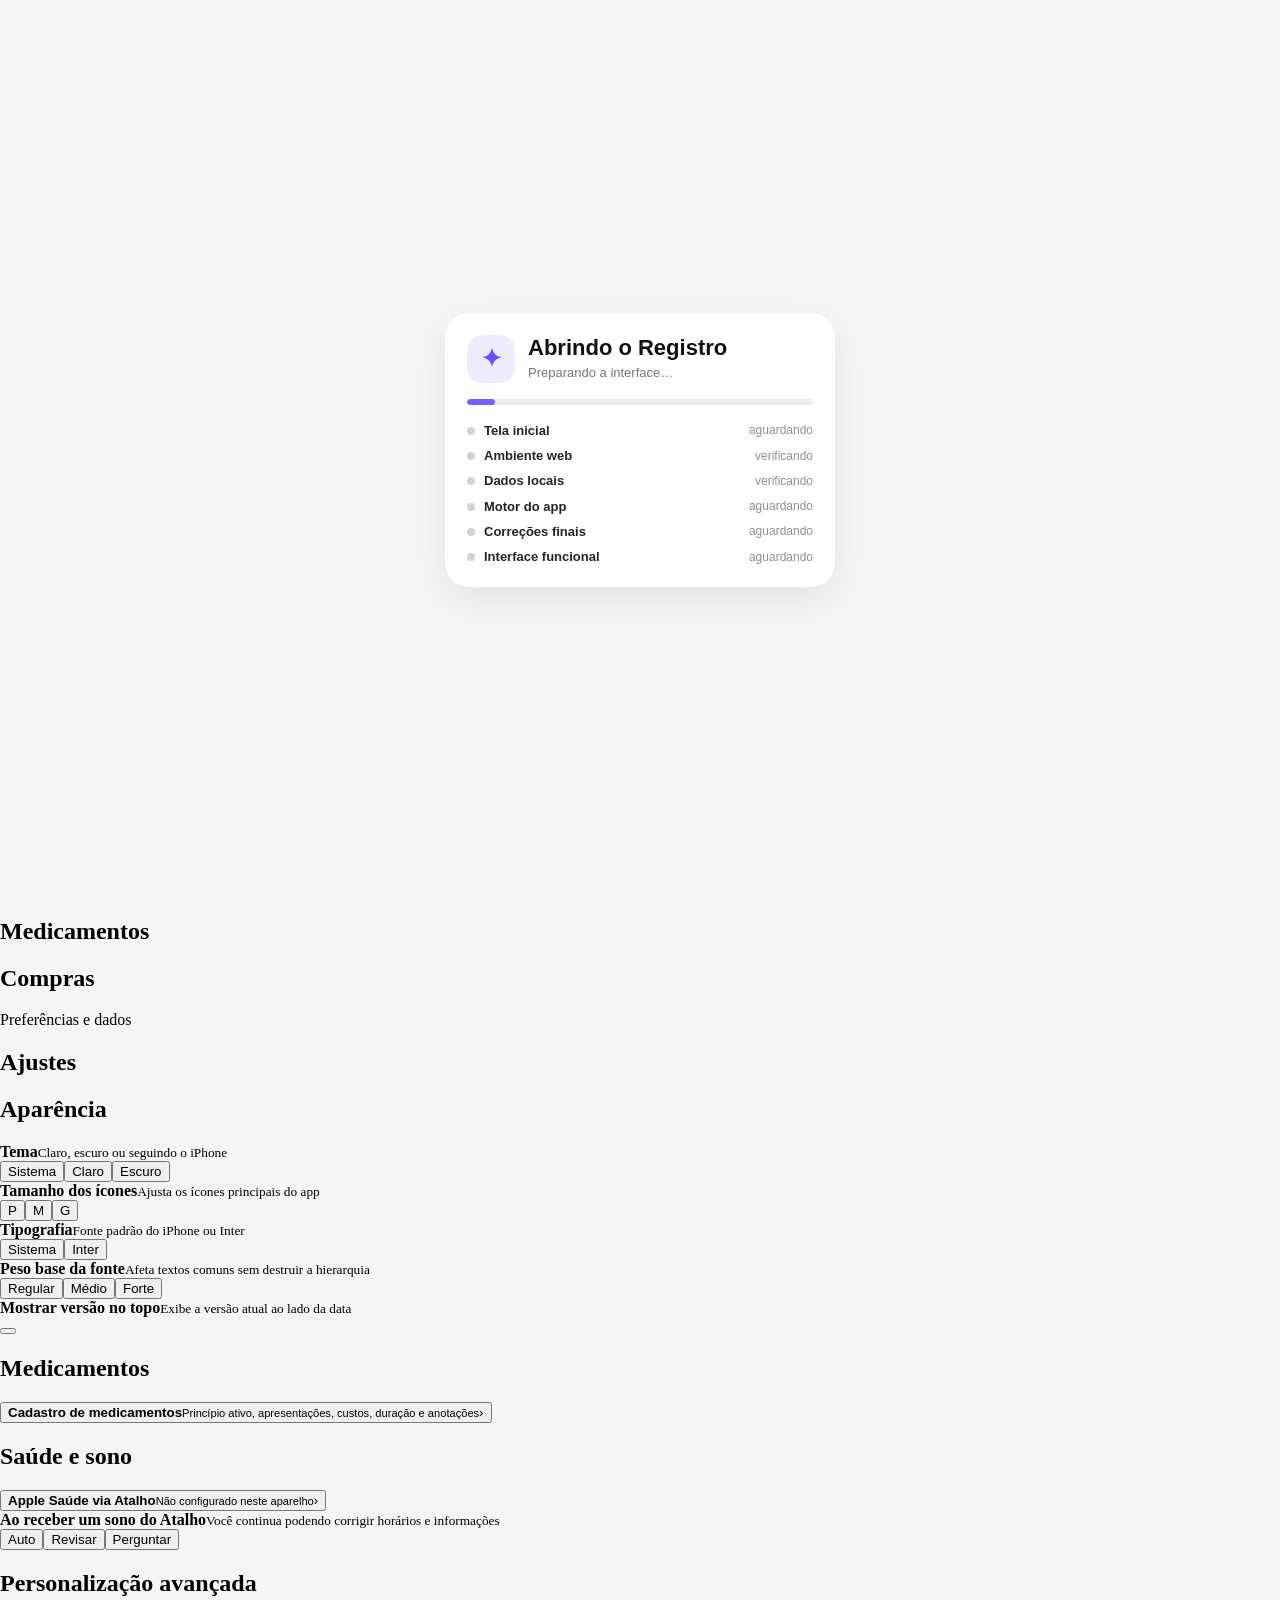
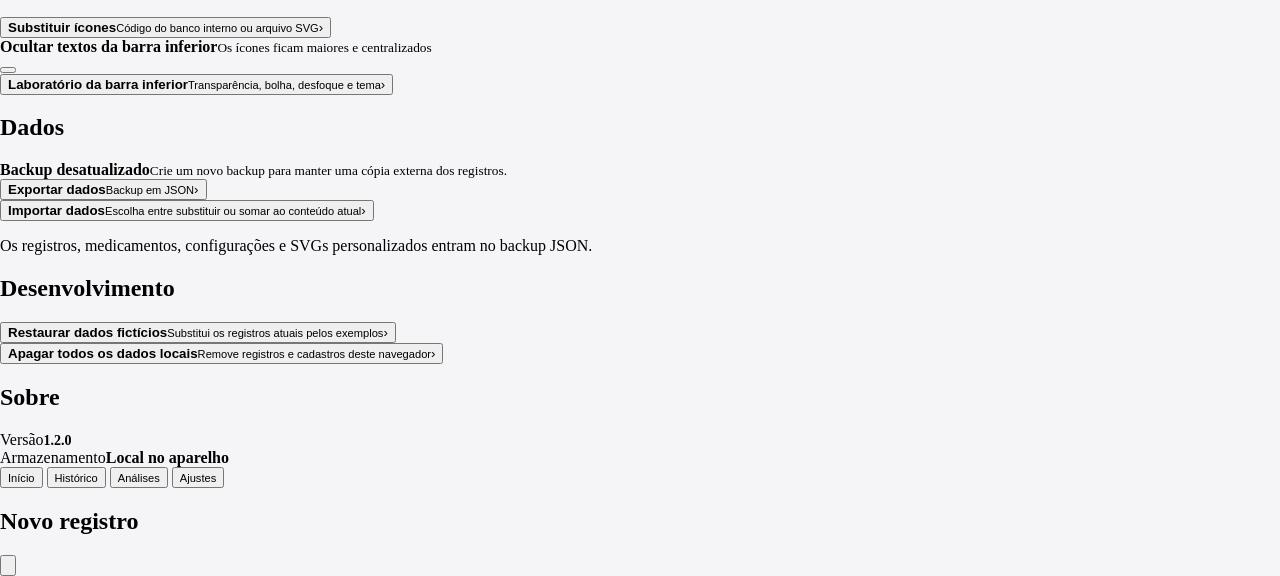
==== index.html @ f0deb40f "Atualiza ícone do aplicativo oficial" ====
<!doctype html>
<html lang="pt-BR">
<head>
  <meta charset="utf-8">
  <meta http-equiv="Cache-Control" content="no-cache, no-store, must-revalidate">
  <meta http-equiv="Pragma" content="no-cache">
  <meta http-equiv="Expires" content="0">
  <meta name="viewport" content="width=device-width,initial-scale=1,viewport-fit=cover">
  <meta name="theme-color" content="#f5f5f7">
  <meta name="apple-mobile-web-app-capable" content="yes">
  <meta name="apple-mobile-web-app-status-bar-style" content="default">
  <meta name="apple-mobile-web-app-title" content="Registro">
  <title>Registro</title>
  <link rel="manifest" href="./manifest.webmanifest?v=1.2.0">
  <link rel="stylesheet" href="./styles.css?v=1.2.0">

<style id="rmBootCriticalStyle">
  html,body{margin:0;min-height:100%;background:#f5f5f7}
  body.rm-booting{overflow:hidden}
  #rmBoot{position:fixed;inset:0;z-index:2147483000;display:grid;place-items:center;padding:22px;background:#f5f5f7;color:#111114;font-family:-apple-system,BlinkMacSystemFont,"SF Pro Text",sans-serif;box-sizing:border-box;transition:opacity .22s ease,visibility .22s ease}
  #rmBoot.rm-boot-hide{opacity:0;visibility:hidden;pointer-events:none}
  #rmBootActions[hidden],#rmBootDiagnostics[hidden]{display:none!important}
  .rm-boot-card{width:min(100%,390px);background:#fff;border-radius:24px;padding:22px;box-sizing:border-box;box-shadow:0 12px 38px rgba(0,0,0,.07)}
  .rm-boot-top{display:flex;align-items:center;gap:13px;margin-bottom:16px}.rm-boot-mark{width:48px;height:48px;border-radius:15px;background:#f0ecff;color:#6f4cff;display:grid;place-items:center;font-size:25px;font-weight:700;flex:none}
  .rm-boot-copy h1{font-size:22px;line-height:1.15;margin:0 0 4px}.rm-boot-copy p{font-size:13px;line-height:1.4;color:#77777c;margin:0}
  .rm-boot-bar{height:6px;background:#ececf0;border-radius:999px;overflow:hidden;margin:16px 0 18px}.rm-boot-bar span{display:block;height:100%;width:8%;background:#7d5cff;border-radius:inherit;transition:width .22s ease}
  .rm-boot-steps{display:grid;gap:9px}.rm-boot-step{display:flex;align-items:center;gap:9px;font-size:13px;line-height:1.25;color:#55555b}.rm-boot-step::before{content:"";width:8px;height:8px;border-radius:50%;background:#d2d2d7;flex:none}.rm-boot-step strong{font-weight:600;color:#242428}.rm-boot-step [data-boot-value]{margin-left:auto;color:#8e8e93;font-size:12px}
  .rm-boot-step[data-state="active"]::before{background:#7d5cff;box-shadow:0 0 0 4px rgba(125,92,255,.12)}.rm-boot-step[data-state="ok"]::before{background:#34c759}.rm-boot-step[data-state="warn"]::before{background:#ff9f0a}.rm-boot-step[data-state="error"]::before{background:#ff3b30}
  .rm-boot-actions{display:grid;grid-template-columns:1fr 1fr;gap:9px;margin-top:18px}.rm-boot-actions button{appearance:none;border:0;border-radius:13px;padding:12px 10px;background:#ededf2;color:#17171a;font:600 13px/1.2 inherit}.rm-boot-actions button:first-child{background:#111114;color:#fff}.rm-boot-actions button:last-child{grid-column:1/-1}
  .rm-boot-diagnostics{margin:14px 0 0;padding:11px;border-radius:12px;background:#f5f5f7;max-height:180px;overflow:auto;white-space:pre-wrap;word-break:break-word;font:10px/1.45 ui-monospace,SFMono-Regular,Menlo,monospace;color:#66666b}
  body.rm-boot-failed #rmBoot{overflow:auto}.rm-boot-fallback{display:none;margin-top:14px;font-size:12px;line-height:1.45;color:#8e8e93}
  @media(prefers-color-scheme:dark){html,body,#rmBoot{background:#111114;color:#f7f7f8}.rm-boot-card{background:#1c1c1e;box-shadow:none}.rm-boot-mark{background:#28213d;color:#b7a6ff}.rm-boot-copy p,.rm-boot-step,.rm-boot-fallback{color:#a1a1a6}.rm-boot-step strong{color:#f2f2f4}.rm-boot-bar{background:#2c2c2e}.rm-boot-actions button{background:#2c2c2e;color:#f7f7f8}.rm-boot-actions button:first-child{background:#f2f2f4;color:#111114}.rm-boot-diagnostics{background:#111114;color:#b9b9be}}
</style>


<style id="rmStableReleaseStamp">
  #topVersion{font-size:0!important}
  #topVersion::after{content:"v1.2.0";font-size:10px!important}
  #versionLabel{font-size:0!important}
  #versionLabel::after{content:"1.2.0";font-size:14px!important}
</style>

  <!-- rm-environment-icon -->
  <link rel="icon" href="./icon-oficial.jpeg?v=20260915" type="image/jpeg">
  <link rel="apple-touch-icon" href="./icon-oficial.jpeg?v=20260915">
</head>
<body class="rm-booting">

<div id="rmBoot" role="status" aria-live="polite">
  <section class="rm-boot-card" aria-labelledby="rmBootHeadline">
    <div class="rm-boot-top">
      <div class="rm-boot-mark" aria-hidden="true">✦</div>
      <div class="rm-boot-copy"><h1 id="rmBootHeadline">Abrindo o Registro</h1><p id="rmBootDetail">Preparando a interface…</p></div>
    </div>
    <div class="rm-boot-bar" aria-hidden="true"><span id="rmBootProgress"></span></div>
    <div class="rm-boot-steps">
      <div class="rm-boot-step" data-boot-step="shell"><strong>Tela inicial</strong><span data-boot-value>aguardando</span></div>
      <div class="rm-boot-step" data-boot-step="cache"><strong>Ambiente web</strong><span data-boot-value>verificando</span></div>
      <div class="rm-boot-step" data-boot-step="storage"><strong>Dados locais</strong><span data-boot-value>verificando</span></div>
      <div class="rm-boot-step" data-boot-step="engine"><strong>Motor do app</strong><span data-boot-value>aguardando</span></div>
      <div class="rm-boot-step" data-boot-step="patches"><strong>Correções finais</strong><span data-boot-value>aguardando</span></div>
      <div class="rm-boot-step" data-boot-step="ready"><strong>Interface funcional</strong><span data-boot-value>aguardando</span></div>
    </div>
    <div class="rm-boot-actions" id="rmBootActions" hidden>
      <button type="button" id="rmBootRetry">Tentar novamente</button>
      <button type="button" id="rmBootRecover">Recuperar interface</button>
      <button type="button" id="rmBootSafe">Abrir modo seguro</button>
      <button type="button" id="rmBootCopy">Copiar diagnóstico</button>
    </div>
    <pre class="rm-boot-diagnostics" id="rmBootDiagnostics" hidden></pre>
    <p class="rm-boot-fallback" id="rmBootFallback">Se esta tela ficar parada por muito tempo, abra recover.html. Seus registros locais não são apagados por esta inicialização.</p>
  </section>
</div>

  <div class="app-shell">
    <main class="content" id="content">
      <section class="view active" data-view="home">
        <header class="page-header home-header">
          <div>
            <p class="eyebrow"><span id="dateLabel">Hoje</span><span class="version-inline" id="topVersion">v1.2.0</span></p>
            <h1>Registro</h1>
          </div>
          <button class="round-button" id="homeOptionsBtn" aria-label="Abrir ajustes">•••</button>
        </header>

        <section class="summary-card compact-summary" aria-labelledby="summaryTitle">
          <div class="card-heading-row compact-heading"><div><p class="section-kicker">HOJE</p><h2 id="summaryTitle">Resumo do dia</h2></div></div>
          <div class="summary-list compact-summary-list" id="summaryList"></div>
        </section>

        <section class="action-section" aria-labelledby="quickActionsTitle">
          <div class="section-title-row"><h2 id="quickActionsTitle">Adicionar</h2></div>
          <div class="action-grid">
            <button class="action-card primary-action" data-type="note"><span class="action-icon" data-icon="note"></span><span class="action-copy"><strong>Anotação</strong><small>Texto e estado emocional</small></span><span class="action-plus">+</span></button>
            <button class="action-card compact-action med-action" data-type="medication"><span class="action-icon" data-icon="pill"></span><strong>Medicamento</strong></button>
            <button class="action-card compact-action sleep-action" data-type="sleep"><span class="action-icon" data-icon="moon"></span><strong>Sono</strong></button>
            <button class="action-card compact-action buy-action" data-type="purchase"><span class="action-icon" data-icon="bag"></span><strong>Compra</strong></button>
          </div>
        </section>

        <section class="recent-section" aria-labelledby="recentTitle">
          <div class="section-divider"></div>
          <div class="section-title-row"><div><p class="section-kicker">REGISTROS</p><h2 id="recentTitle">Mais recentes</h2></div><button class="link-button" data-go="history">Ver todos</button></div>
          <div class="timeline" id="homeTimeline"></div>
          <div class="empty-state hidden" id="homeEmpty">Nenhum registro neste dia.</div>
        </section>
      </section>

      <section class="view" data-view="history">
        <header class="page-header"><div><p class="eyebrow">Todos os registros</p><h1>Histórico</h1></div></header>
        <div class="filter-scroll" id="historyFilters"><button class="filter-chip selected" data-filter="all">Tudo</button><button class="filter-chip" data-filter="note">Anotações</button><button class="filter-chip" data-filter="medication">Medicamentos</button><button class="filter-chip" data-filter="sleep">Sono</button><button class="filter-chip" data-filter="purchase">Compras</button></div>
        <div class="history-list" id="historyList"></div>
        <div class="empty-state hidden" id="historyEmpty">Nenhum registro para este filtro.</div>
      </section>

      <section class="view" data-view="analysis">
        <header class="page-header"><div><p class="eyebrow">Leitura dos seus registros</p><h1>Análises</h1></div></header>
        <div class="notice-card"><span class="notice-icon" data-icon="spark"></span><div><strong>Análise baseada nos registros</strong><p>O app cruza horários, repetição e proximidade temporal. Ele não afirma causalidade nem substitui interpretação clínica.</p></div></div>
        <section class="analysis-card prominent-analysis"><p class="section-kicker">AGORA</p><h2>Análise atual</h2><div id="currentAnalysis" class="analysis-stack"></div></section>
        <section class="analysis-card"><div class="analysis-title"><span data-icon="link"></span><h2>Associações temporais</h2></div><div id="associationAnalysis" class="analysis-stack"></div></section>
        <section class="analysis-card"><div class="analysis-title"><span data-icon="moon"></span><h2>Sono</h2></div><div id="sleepAnalysis" class="metric-grid"></div></section>
        <section class="analysis-card"><div class="analysis-title"><span data-icon="pill"></span><h2>Medicamentos</h2></div><div id="medicationAnalysis" class="analysis-stack"></div></section>
        <section class="analysis-card"><div class="analysis-title"><span data-icon="bag"></span><h2>Compras</h2></div><div id="purchaseAnalysis" class="analysis-stack"></div></section>
      </section>

      <section class="view" data-view="settings">
        <header class="page-header"><div><p class="eyebrow">Preferências e dados</p><h1>Ajustes</h1></div></header>

        <section class="settings-group"><h2>Aparência</h2><div class="settings-card">
          <div class="setting-block"><div class="setting-label"><strong>Tema</strong><small>Claro, escuro ou seguindo o iPhone</small></div><div class="segmented animated-segmented" id="themeControl"><button data-theme-value="system">Sistema</button><button data-theme-value="light">Claro</button><button data-theme-value="dark">Escuro</button></div></div>
          <div class="setting-separator"></div>
          <div class="setting-block"><div class="setting-label"><strong>Tamanho dos ícones</strong><small>Ajusta os ícones principais do app</small></div><div class="segmented animated-segmented" id="iconSizeControl"><button data-icon-size="small">P</button><button data-icon-size="medium">M</button><button data-icon-size="large">G</button></div></div>
          <div class="setting-separator"></div>
          <div class="setting-block"><div class="setting-label"><strong>Tipografia</strong><small>Fonte padrão do iPhone ou Inter</small></div><div class="segmented animated-segmented" id="fontFamilyControl"><button data-font-family="system">Sistema</button><button data-font-family="inter">Inter</button></div></div>
          <div class="setting-separator"></div>
          <div class="setting-block"><div class="setting-label"><strong>Peso base da fonte</strong><small>Afeta textos comuns sem destruir a hierarquia</small></div><div class="segmented animated-segmented" id="fontWeightControl"><button data-font-weight="400">Regular</button><button data-font-weight="500">Médio</button><button data-font-weight="600">Forte</button></div></div>
          <div class="setting-separator"></div>
          <div class="setting-inline"><div class="setting-label no-margin"><strong>Mostrar versão no topo</strong><small>Exibe a versão atual ao lado da data</small></div><button class="switch-control" id="showVersionToggle" role="switch" aria-checked="true"><span></span></button></div>
        </div></section>

        <section class="settings-group"><h2>Medicamentos</h2><div class="settings-card list-card">
          <button class="settings-row" id="medicationRegistryBtn"><span class="settings-row-icon" data-icon="pill"></span><span><strong>Cadastro de medicamentos</strong><small>Princípio ativo, apresentações, custos, duração e anotações</small></span><span class="chevron">›</span></button>
        </div></section>

        <section class="settings-group"><h2>Saúde e sono</h2><div class="settings-card list-card">
          <button class="settings-row" id="healthImportInfoBtn"><span class="settings-row-icon health-icon" data-icon="heart"></span><span><strong>Apple Saúde via Atalho</strong><small id="healthStatusText">Não configurado neste aparelho</small></span><span class="chevron">›</span></button>
          <div class="setting-separator inset"></div>
          <div class="setting-block"><div class="setting-label"><strong>Ao receber um sono do Atalho</strong><small>Você continua podendo corrigir horários e informações</small></div><div class="segmented animated-segmented three-wide" id="healthImportModeControl"><button data-health-mode="auto">Auto</button><button data-health-mode="review">Revisar</button><button data-health-mode="ask">Perguntar</button></div></div>
        </div></section>

        <section class="settings-group"><h2>Personalização avançada</h2><div class="settings-card list-card">
          <button class="settings-row" id="customIconsBtn"><span class="settings-row-icon" data-icon="spark"></span><span><strong>Substituir ícones</strong><small>Código do banco interno ou arquivo SVG</small></span><span class="chevron">›</span></button>
          <div class="setting-separator inset"></div>
          <div class="setting-inline"><div class="setting-label no-margin"><strong>Ocultar textos da barra inferior</strong><small>Os ícones ficam maiores e centralizados</small></div><button class="switch-control" id="hideTabLabelsToggle" role="switch" aria-checked="false"><span></span></button></div>
          <div class="setting-separator"></div>
          <button class="settings-row" id="tabbarLabBtn"><span class="settings-row-icon" data-icon="settings"></span><span><strong>Laboratório da barra inferior</strong><small>Transparência, bolha, desfoque e tema</small></span><span class="chevron">›</span></button>
        </div></section>

        <section class="settings-group"><h2>Dados</h2><div class="backup-warning hidden" id="backupWarning"><span data-icon="export"></span><div><strong>Backup desatualizado</strong><small id="backupWarningText">Crie um novo backup para manter uma cópia externa dos registros.</small></div></div><div class="settings-card list-card">
          <button class="settings-row" id="exportBtn"><span class="settings-row-icon" data-icon="export"></span><span><strong>Exportar dados</strong><small id="backupStatusText">Backup em JSON</small></span><span class="chevron">›</span></button>
          <div class="setting-separator inset"></div>
          <button class="settings-row" id="importBtn"><span class="settings-row-icon" data-icon="import"></span><span><strong>Importar dados</strong><small>Escolha entre substituir ou somar ao conteúdo atual</small></span><span class="chevron">›</span></button>
        </div><p class="group-footnote">Os registros, medicamentos, configurações e SVGs personalizados entram no backup JSON.</p></section>

        <section class="settings-group"><h2>Desenvolvimento</h2><div class="settings-card list-card">
          <button class="settings-row no-icon" id="restoreDemoBtn"><span><strong>Restaurar dados fictícios</strong><small>Substitui os registros atuais pelos exemplos</small></span><span class="chevron">›</span></button>
          <div class="setting-separator"></div>
          <button class="settings-row no-icon danger-row" id="clearBtn"><span><strong>Apagar todos os dados locais</strong><small>Remove registros e cadastros deste navegador</small></span><span class="chevron">›</span></button>
        </div></section>

        <section class="settings-group about-group"><h2>Sobre</h2><div class="settings-card info-card"><div><span>Versão</span><strong id="versionLabel">1.2.0</strong></div><div><span>Armazenamento</span><strong>Local no aparelho</strong></div></div></section>
      </section>
    </main>

    <nav class="tab-bar capsule-tabbar" aria-label="Navegação principal">
      <span class="tab-bubble" id="tabBubble" aria-hidden="true"></span>
      <button class="tab-item selected" data-tab="home"><span data-icon="home"></span><small>Início</small></button>
      <button class="tab-item" data-tab="history"><span data-icon="history"></span><small>Histórico</small></button>
      <button class="tab-item" data-tab="analysis"><span data-icon="chart"></span><small>Análises</small></button>
      <button class="tab-item" data-tab="settings"><span data-icon="settings"></span><small>Ajustes</small></button>
    </nav>
  </div>

  <div id="backdrop" class="backdrop" aria-hidden="true"><section class="sheet" role="dialog" aria-modal="true" aria-labelledby="sheetTitle"><div class="grabber"></div><div class="sheet-header"><h2 id="sheetTitle">Novo registro</h2><button class="round-button sheet-close" id="closeBtn" aria-label="Fechar"><svg class="rm-close-icon" xmlns="http://www.w3.org/2000/svg" viewBox="0 0 20.7578 20.3672" aria-hidden="true" focusable="false"><g><rect height="20.3672" opacity="0" width="20.7578" x="0" y="0"/><path d="M20.3516 10.1797C20.3516 15.7812 15.7812 20.3516 10.1719 20.3516C4.57031 20.3516 0 15.7812 0 10.1797C0 4.57031 4.57031 0 10.1719 0C15.7812 0 20.3516 4.57031 20.3516 10.1797ZM13.25 6.125L10.1819 9.17967L7.11719 6.125C6.96875 5.98438 6.80469 5.91406 6.60938 5.91406C6.20312 5.91406 5.88281 6.21875 5.88281 6.60938C5.88281 6.8125 5.96094 6.99219 6.10156 7.13281L9.16294 10.1942L6.10156 13.2422C5.96094 13.3906 5.88281 13.5625 5.88281 13.7578C5.88281 14.1562 6.20312 14.4766 6.60938 14.4766C6.8125 14.4766 6.98438 14.3984 7.13281 14.2578L10.1797 11.2109L13.2266 14.2578C13.3672 14.3984 13.5391 14.4766 13.75 14.4766C14.1484 14.4766 14.4688 14.1562 14.4688 13.7578C14.4688 13.5625 14.3984 13.3906 14.2578 13.2422L11.1981 10.1925L14.2578 7.13281C14.3984 6.99219 14.4688 6.8125 14.4688 6.60938C14.4688 6.21875 14.1484 5.91406 13.75 5.91406C13.5547 5.91406 13.3828 5.98438 13.25 6.125Z" fill="currentColor" fill-opacity="0.85"/></g></svg></button></div><form id="form"></form></section></div>
  <input type="file" id="importFile" accept="application/json,.json" hidden>
  <input type="file" id="svgImportFile" accept="image/svg+xml,.svg" hidden>
  <div id="toast" class="toast" role="status" aria-live="polite"></div>
  
<script>
window.REGISTRO_SHELL_RELEASE='1.2.0';
setTimeout(function(){
  if(window.__RM_BOOT_STARTED)return;
  var h=document.getElementById('rmBootHeadline');
  var d=document.getElementById('rmBootDetail');
  var a=document.getElementById('rmBootActions');
  var f=document.getElementById('rmBootFallback');
  if(h)h.textContent='O inicializador não carregou';
  if(d)d.textContent='A página abriu, mas o arquivo de inicialização não respondeu.';
  if(a)a.hidden=false;
  if(f)f.style.display='block';
  var retry=document.getElementById('rmBootRetry');
  var recover=document.getElementById('rmBootRecover');
  var safe=document.getElementById('rmBootSafe');
  if(retry)retry.onclick=function(){location.replace('./launch.html?fallback='+Date.now())};
  if(recover)recover.onclick=function(){location.href='./recover.html?fallback='+Date.now()};
  if(safe)safe.onclick=function(){location.href='./safe.html?fallback='+Date.now()};
},8000);
</script>

<script src="./boot.js?v=1.2.0" defer></script>
</body>
</html>
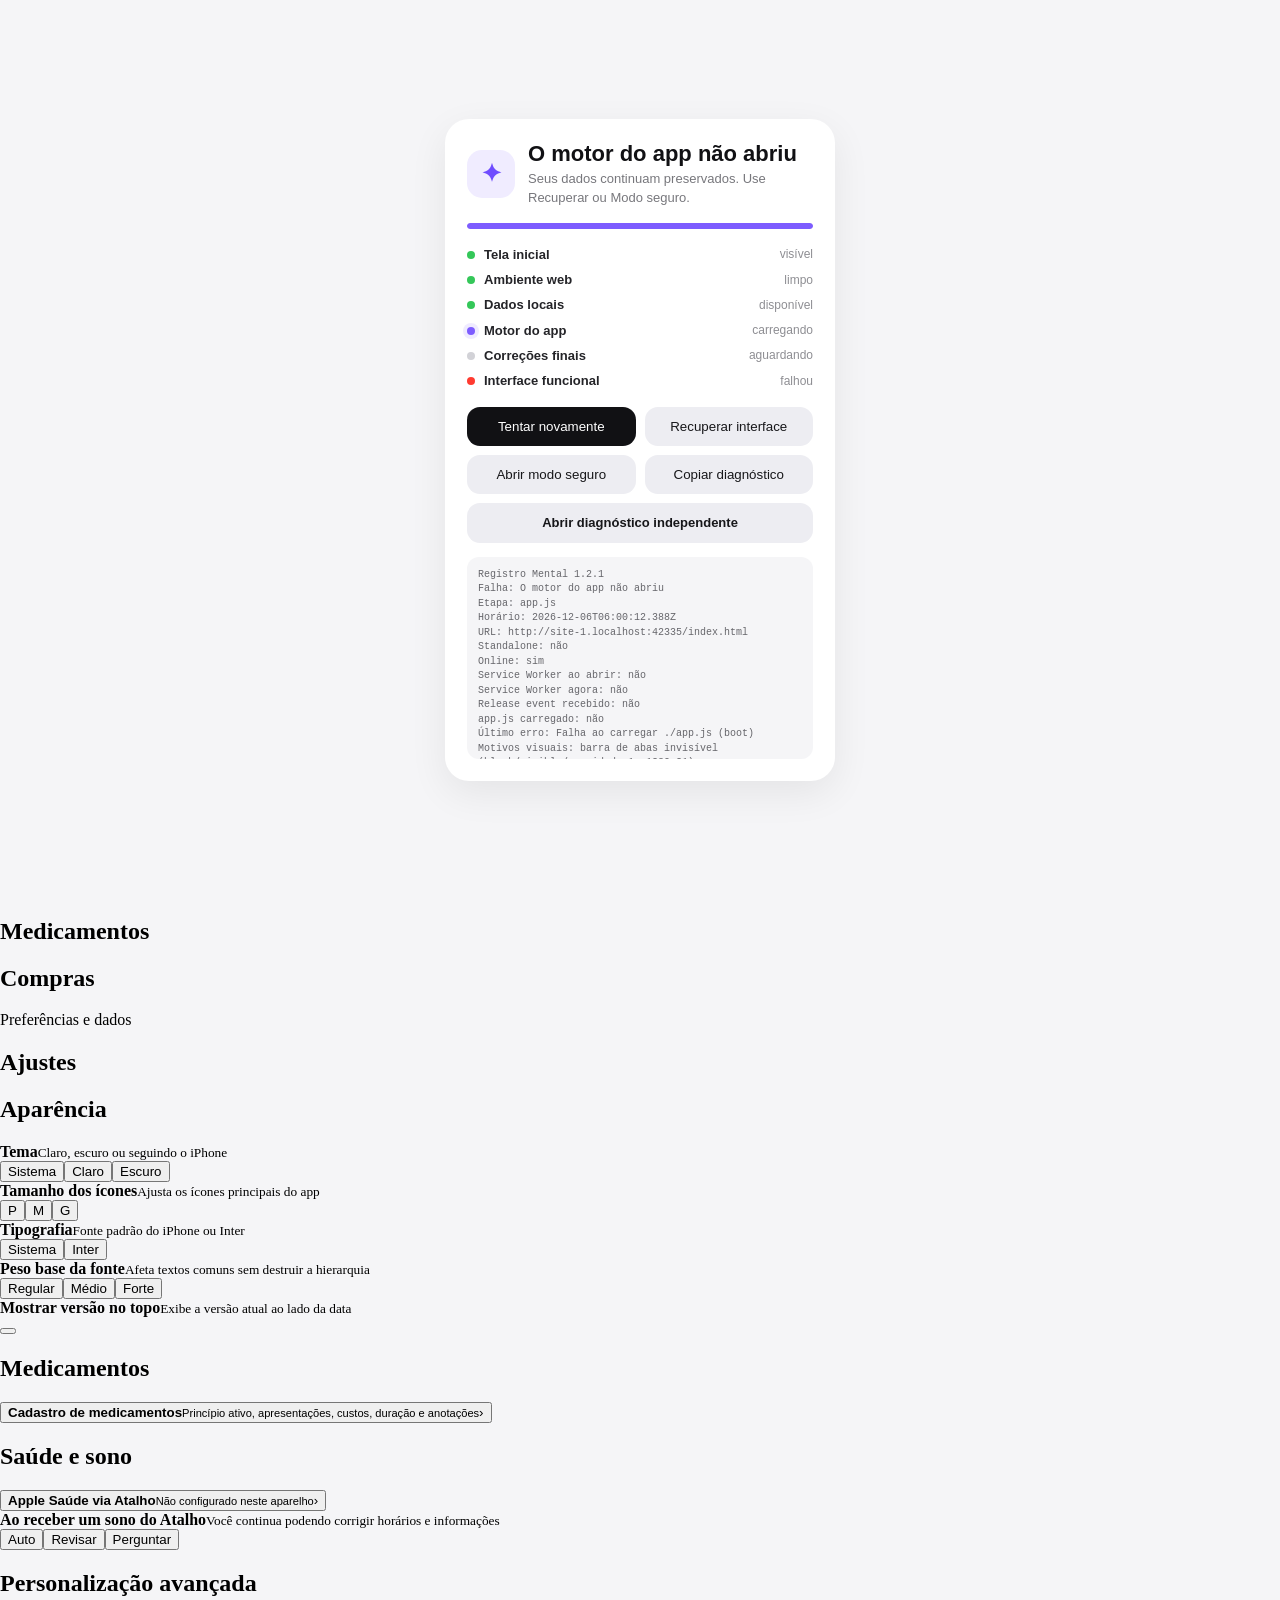
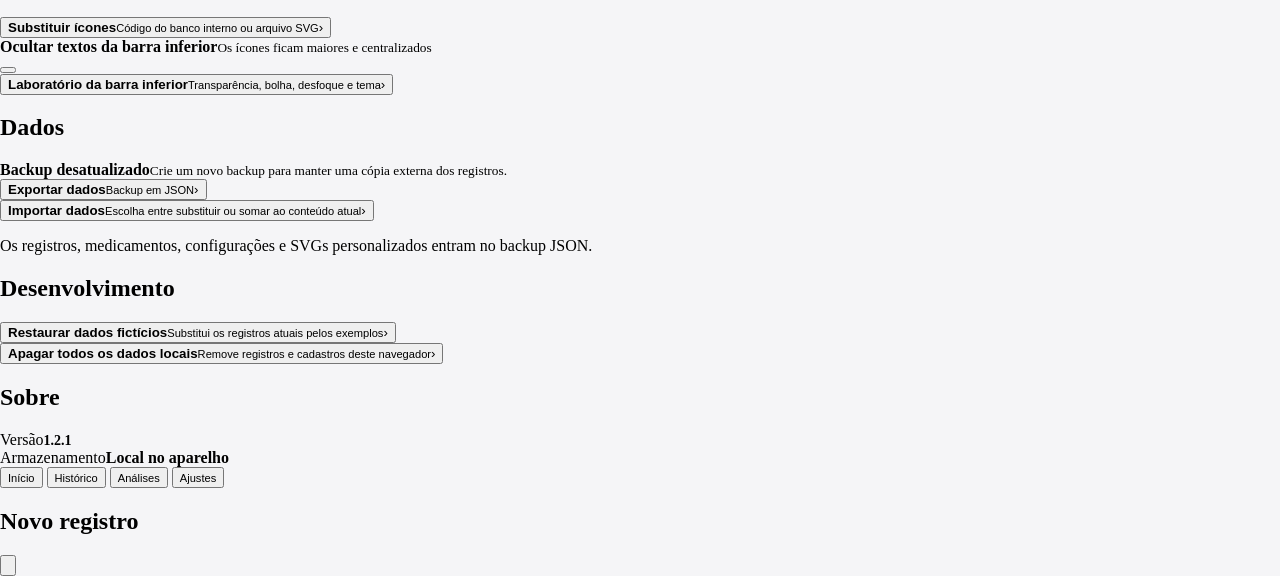
==== commit 70061c8d: "Oficial 1.2.1: atualiza versão e prioriza Sono nas análises" ====
--- a/index.html
+++ b/index.html
@@ -11,8 +11,8 @@
   <meta name="apple-mobile-web-app-status-bar-style" content="default">
   <meta name="apple-mobile-web-app-title" content="Registro">
   <title>Registro</title>
-  <link rel="manifest" href="./manifest.webmanifest?v=1.2.0">
-  <link rel="stylesheet" href="./styles.css?v=1.2.0">
+  <link rel="manifest" href="./manifest.webmanifest?v=1.2.1">
+  <link rel="stylesheet" href="./styles.css?v=1.2.1">
 
 <style id="rmBootCriticalStyle">
   html,body{margin:0;min-height:100%;background:#f5f5f7}
@@ -35,9 +35,9 @@
 
 <style id="rmStableReleaseStamp">
   #topVersion{font-size:0!important}
-  #topVersion::after{content:"v1.2.0";font-size:10px!important}
+  #topVersion::after{content:"v1.2.1";font-size:10px!important}
   #versionLabel{font-size:0!important}
-  #versionLabel::after{content:"1.2.0";font-size:14px!important}
+  #versionLabel::after{content:"1.2.1";font-size:14px!important}
 </style>
 
   <!-- rm-environment-icon -->
@@ -77,7 +77,7 @@
       <section class="view active" data-view="home">
         <header class="page-header home-header">
           <div>
-            <p class="eyebrow"><span id="dateLabel">Hoje</span><span class="version-inline" id="topVersion">v1.2.0</span></p>
+            <p class="eyebrow"><span id="dateLabel">Hoje</span><span class="version-inline" id="topVersion">v1.2.1</span></p>
             <h1>Registro</h1>
           </div>
           <button class="round-button" id="homeOptionsBtn" aria-label="Abrir ajustes">•••</button>
@@ -117,8 +117,8 @@
         <header class="page-header"><div><p class="eyebrow">Leitura dos seus registros</p><h1>Análises</h1></div></header>
         <div class="notice-card"><span class="notice-icon" data-icon="spark"></span><div><strong>Análise baseada nos registros</strong><p>O app cruza horários, repetição e proximidade temporal. Ele não afirma causalidade nem substitui interpretação clínica.</p></div></div>
         <section class="analysis-card prominent-analysis"><p class="section-kicker">AGORA</p><h2>Análise atual</h2><div id="currentAnalysis" class="analysis-stack"></div></section>
+        <section class="analysis-card"><div class="analysis-title"><span data-icon="moon"></span><h2>Sono</h2></div><div id="sleepAnalysis" class="metric-grid"></div></section>
         <section class="analysis-card"><div class="analysis-title"><span data-icon="link"></span><h2>Associações temporais</h2></div><div id="associationAnalysis" class="analysis-stack"></div></section>
-        <section class="analysis-card"><div class="analysis-title"><span data-icon="moon"></span><h2>Sono</h2></div><div id="sleepAnalysis" class="metric-grid"></div></section>
         <section class="analysis-card"><div class="analysis-title"><span data-icon="pill"></span><h2>Medicamentos</h2></div><div id="medicationAnalysis" class="analysis-stack"></div></section>
         <section class="analysis-card"><div class="analysis-title"><span data-icon="bag"></span><h2>Compras</h2></div><div id="purchaseAnalysis" class="analysis-stack"></div></section>
       </section>
@@ -168,7 +168,7 @@
           <button class="settings-row no-icon danger-row" id="clearBtn"><span><strong>Apagar todos os dados locais</strong><small>Remove registros e cadastros deste navegador</small></span><span class="chevron">›</span></button>
         </div></section>
 
-        <section class="settings-group about-group"><h2>Sobre</h2><div class="settings-card info-card"><div><span>Versão</span><strong id="versionLabel">1.2.0</strong></div><div><span>Armazenamento</span><strong>Local no aparelho</strong></div></div></section>
+        <section class="settings-group about-group"><h2>Sobre</h2><div class="settings-card info-card"><div><span>Versão</span><strong id="versionLabel">1.2.1</strong></div><div><span>Armazenamento</span><strong>Local no aparelho</strong></div></div></section>
       </section>
     </main>
 
@@ -187,7 +187,7 @@
   <div id="toast" class="toast" role="status" aria-live="polite"></div>
   
 <script>
-window.REGISTRO_SHELL_RELEASE='1.2.0';
+window.REGISTRO_SHELL_RELEASE='1.2.1';
 setTimeout(function(){
   if(window.__RM_BOOT_STARTED)return;
   var h=document.getElementById('rmBootHeadline');
@@ -207,6 +207,6 @@
 },8000);
 </script>
 
-<script src="./boot.js?v=1.2.0" defer></script>
+<script src="./boot.js?v=1.2.1" defer></script>
 </body>
 </html>
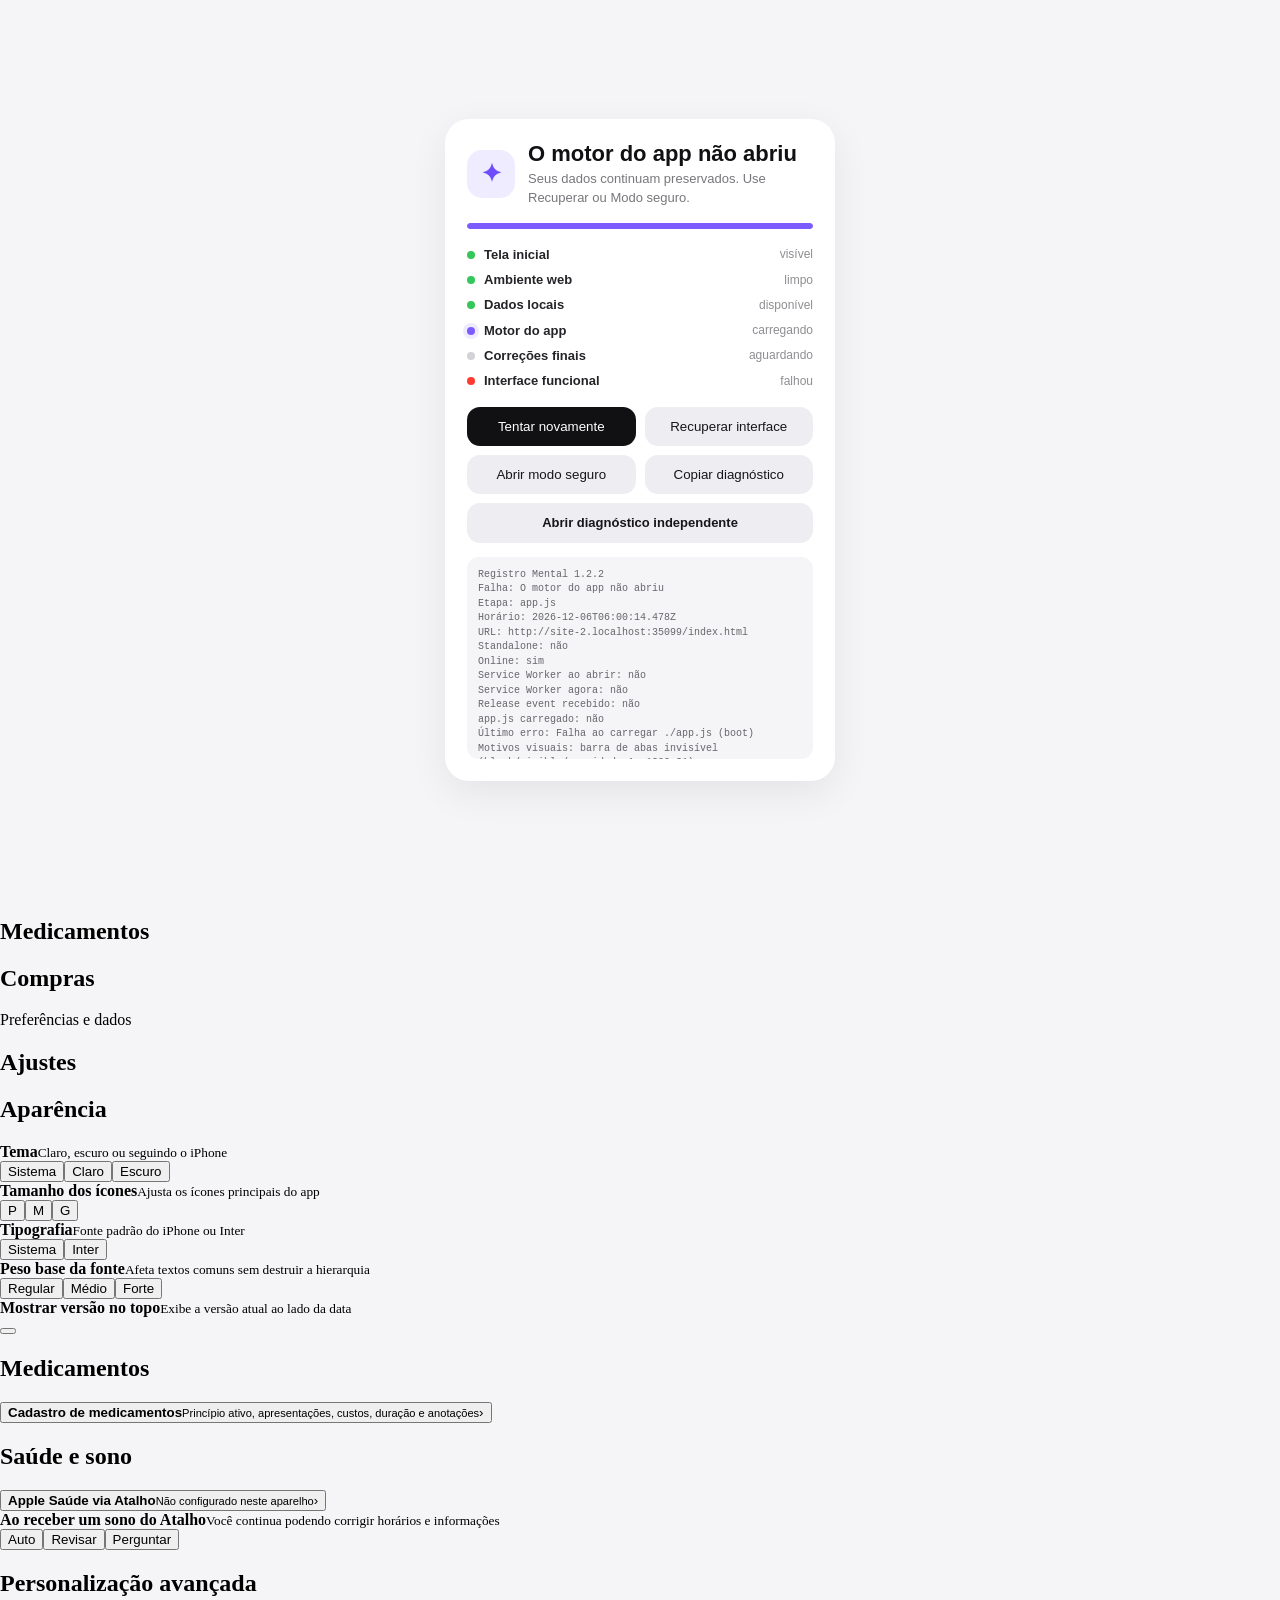
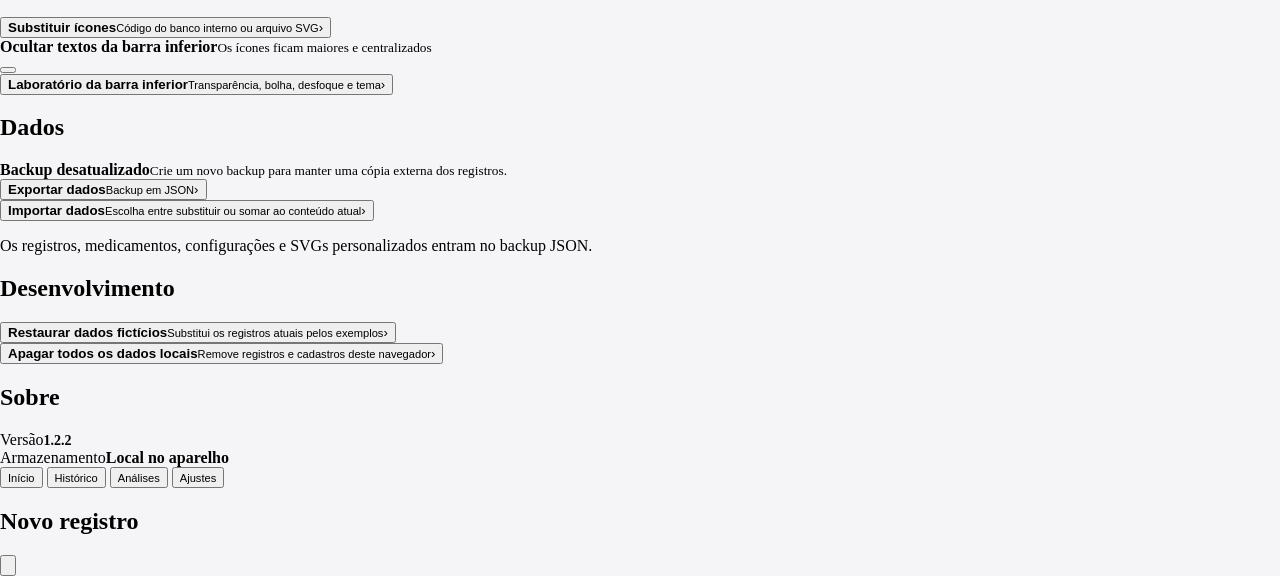
==== commit f0fe1d9e: "Oficial 1.2.2: atualiza release" ====
--- a/index.html
+++ b/index.html
@@ -11,8 +11,8 @@
   <meta name="apple-mobile-web-app-status-bar-style" content="default">
   <meta name="apple-mobile-web-app-title" content="Registro">
   <title>Registro</title>
-  <link rel="manifest" href="./manifest.webmanifest?v=1.2.1">
-  <link rel="stylesheet" href="./styles.css?v=1.2.1">
+  <link rel="manifest" href="./manifest.webmanifest?v=1.2.2">
+  <link rel="stylesheet" href="./styles.css?v=1.2.2">
 
 <style id="rmBootCriticalStyle">
   html,body{margin:0;min-height:100%;background:#f5f5f7}
@@ -35,9 +35,9 @@
 
 <style id="rmStableReleaseStamp">
   #topVersion{font-size:0!important}
-  #topVersion::after{content:"v1.2.1";font-size:10px!important}
+  #topVersion::after{content:"v1.2.2";font-size:10px!important}
   #versionLabel{font-size:0!important}
-  #versionLabel::after{content:"1.2.1";font-size:14px!important}
+  #versionLabel::after{content:"1.2.2";font-size:14px!important}
 </style>
 
   <!-- rm-environment-icon -->
@@ -77,7 +77,7 @@
       <section class="view active" data-view="home">
         <header class="page-header home-header">
           <div>
-            <p class="eyebrow"><span id="dateLabel">Hoje</span><span class="version-inline" id="topVersion">v1.2.1</span></p>
+            <p class="eyebrow"><span id="dateLabel">Hoje</span><span class="version-inline" id="topVersion">v1.2.2</span></p>
             <h1>Registro</h1>
           </div>
           <button class="round-button" id="homeOptionsBtn" aria-label="Abrir ajustes">•••</button>
@@ -168,7 +168,7 @@
           <button class="settings-row no-icon danger-row" id="clearBtn"><span><strong>Apagar todos os dados locais</strong><small>Remove registros e cadastros deste navegador</small></span><span class="chevron">›</span></button>
         </div></section>
 
-        <section class="settings-group about-group"><h2>Sobre</h2><div class="settings-card info-card"><div><span>Versão</span><strong id="versionLabel">1.2.1</strong></div><div><span>Armazenamento</span><strong>Local no aparelho</strong></div></div></section>
+        <section class="settings-group about-group"><h2>Sobre</h2><div class="settings-card info-card"><div><span>Versão</span><strong id="versionLabel">1.2.2</strong></div><div><span>Armazenamento</span><strong>Local no aparelho</strong></div></div></section>
       </section>
     </main>
 
@@ -187,7 +187,7 @@
   <div id="toast" class="toast" role="status" aria-live="polite"></div>
   
 <script>
-window.REGISTRO_SHELL_RELEASE='1.2.1';
+window.REGISTRO_SHELL_RELEASE='1.2.2';
 setTimeout(function(){
   if(window.__RM_BOOT_STARTED)return;
   var h=document.getElementById('rmBootHeadline');
@@ -207,6 +207,6 @@
 },8000);
 </script>
 
-<script src="./boot.js?v=1.2.1" defer></script>
+<script src="./boot.js?v=1.2.2" defer></script>
 </body>
 </html>
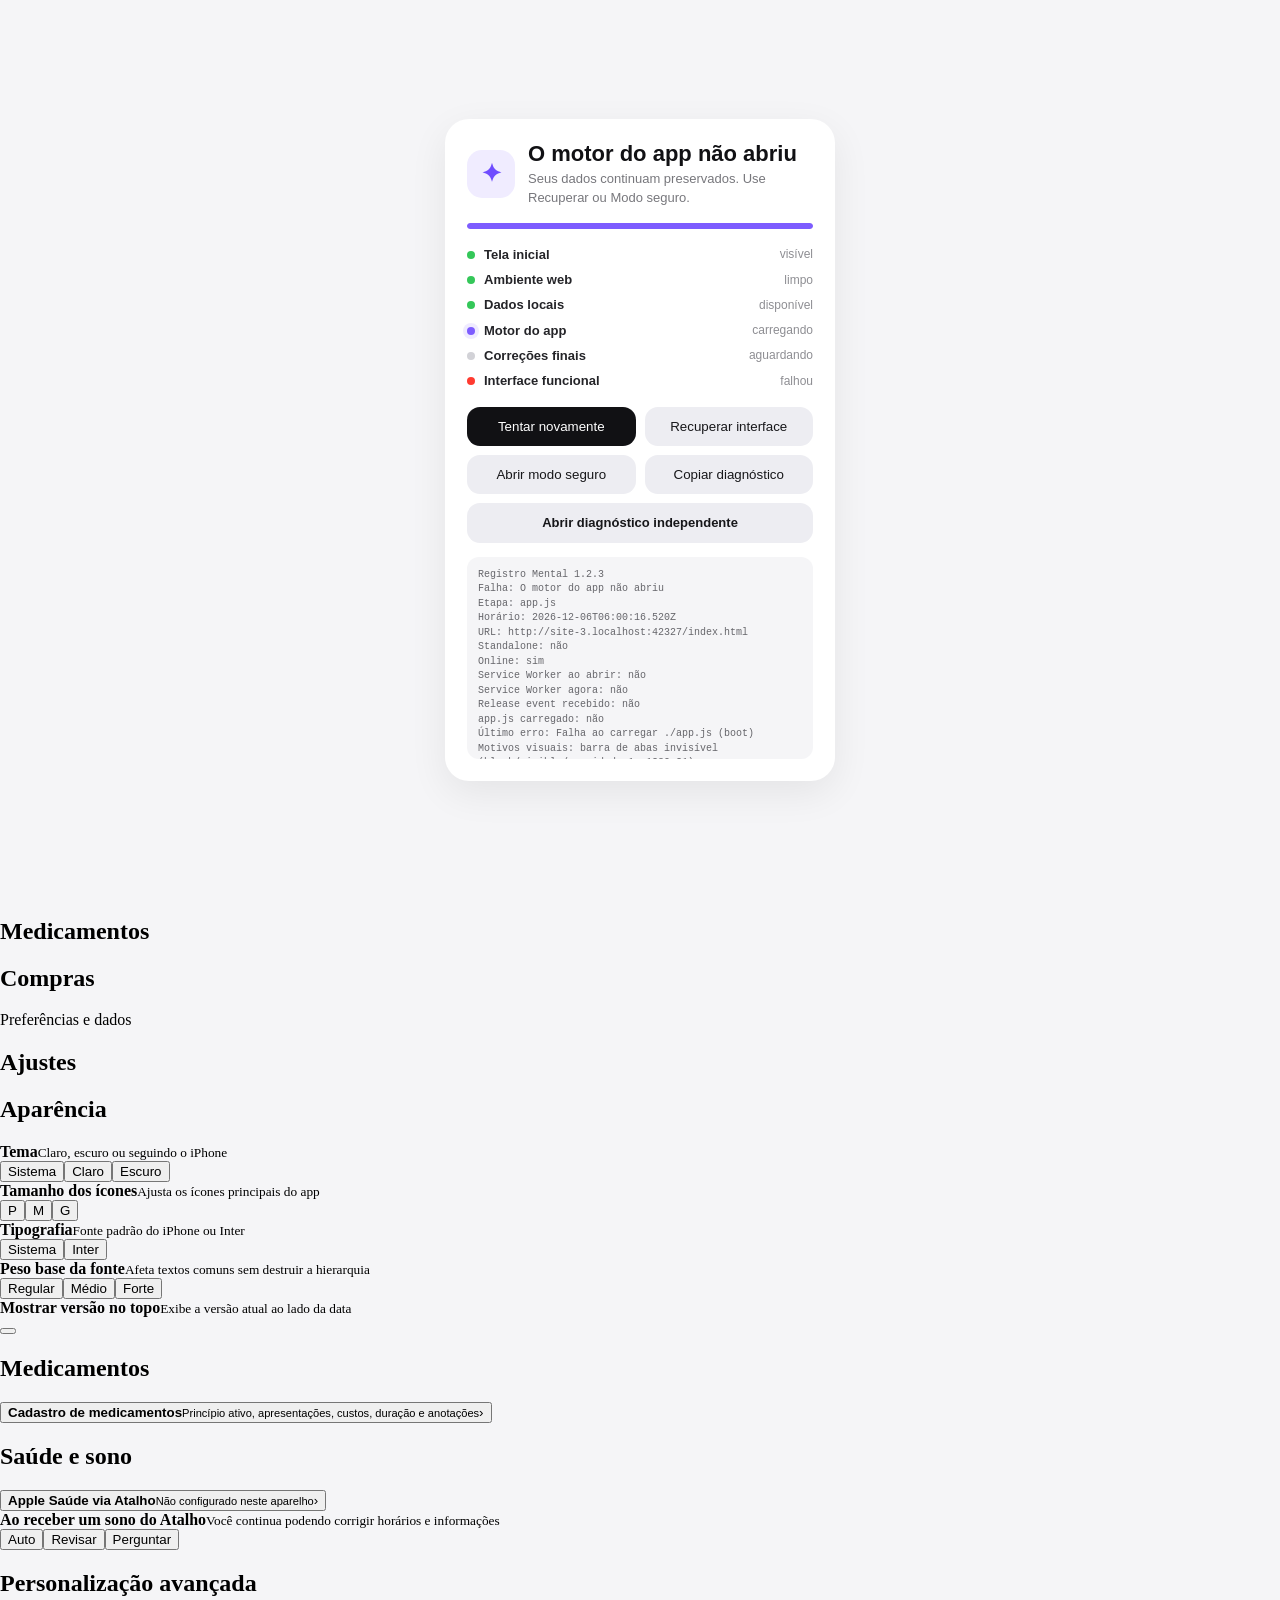
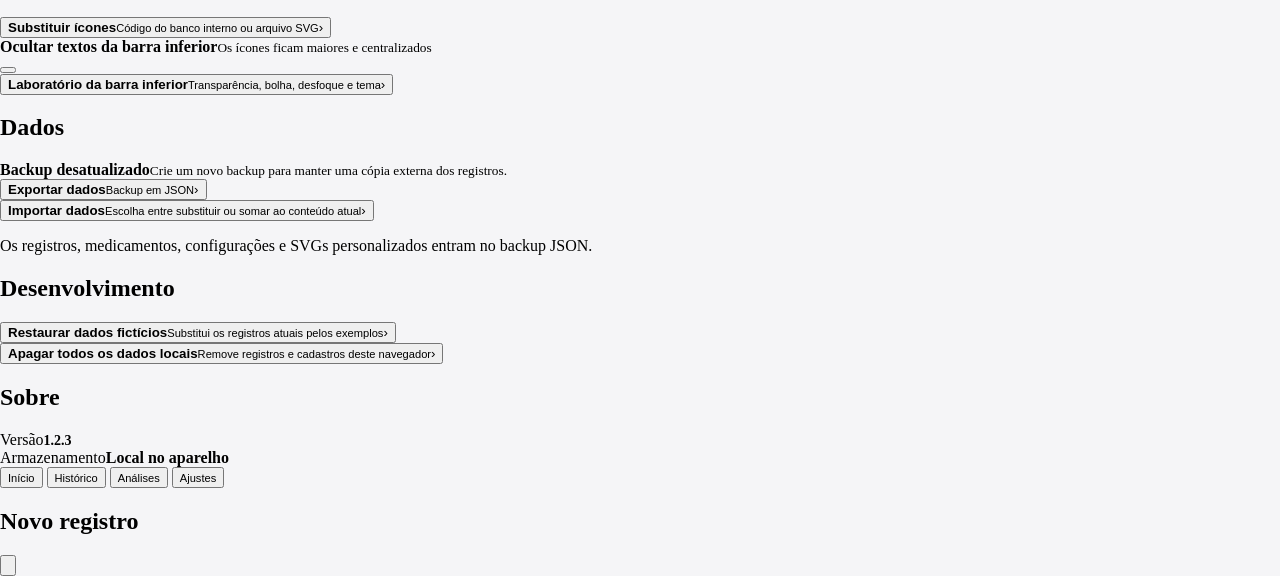
==== commit 820534a9: "Oficial 1.2.3: atualiza identificação da release" ====
--- a/index.html
+++ b/index.html
@@ -11,8 +11,8 @@
   <meta name="apple-mobile-web-app-status-bar-style" content="default">
   <meta name="apple-mobile-web-app-title" content="Registro">
   <title>Registro</title>
-  <link rel="manifest" href="./manifest.webmanifest?v=1.2.2">
-  <link rel="stylesheet" href="./styles.css?v=1.2.2">
+  <link rel="manifest" href="./manifest.webmanifest?v=1.2.3">
+  <link rel="stylesheet" href="./styles.css?v=1.2.3">
 
 <style id="rmBootCriticalStyle">
   html,body{margin:0;min-height:100%;background:#f5f5f7}
@@ -35,9 +35,9 @@
 
 <style id="rmStableReleaseStamp">
   #topVersion{font-size:0!important}
-  #topVersion::after{content:"v1.2.2";font-size:10px!important}
+  #topVersion::after{content:"v1.2.3";font-size:10px!important}
   #versionLabel{font-size:0!important}
-  #versionLabel::after{content:"1.2.2";font-size:14px!important}
+  #versionLabel::after{content:"1.2.3";font-size:14px!important}
 </style>
 
   <!-- rm-environment-icon -->
@@ -77,7 +77,7 @@
       <section class="view active" data-view="home">
         <header class="page-header home-header">
           <div>
-            <p class="eyebrow"><span id="dateLabel">Hoje</span><span class="version-inline" id="topVersion">v1.2.2</span></p>
+            <p class="eyebrow"><span id="dateLabel">Hoje</span><span class="version-inline" id="topVersion">v1.2.3</span></p>
             <h1>Registro</h1>
           </div>
           <button class="round-button" id="homeOptionsBtn" aria-label="Abrir ajustes">•••</button>
@@ -168,7 +168,7 @@
           <button class="settings-row no-icon danger-row" id="clearBtn"><span><strong>Apagar todos os dados locais</strong><small>Remove registros e cadastros deste navegador</small></span><span class="chevron">›</span></button>
         </div></section>
 
-        <section class="settings-group about-group"><h2>Sobre</h2><div class="settings-card info-card"><div><span>Versão</span><strong id="versionLabel">1.2.2</strong></div><div><span>Armazenamento</span><strong>Local no aparelho</strong></div></div></section>
+        <section class="settings-group about-group"><h2>Sobre</h2><div class="settings-card info-card"><div><span>Versão</span><strong id="versionLabel">1.2.3</strong></div><div><span>Armazenamento</span><strong>Local no aparelho</strong></div></div></section>
       </section>
     </main>
 
@@ -187,7 +187,7 @@
   <div id="toast" class="toast" role="status" aria-live="polite"></div>
   
 <script>
-window.REGISTRO_SHELL_RELEASE='1.2.2';
+window.REGISTRO_SHELL_RELEASE='1.2.3';
 setTimeout(function(){
   if(window.__RM_BOOT_STARTED)return;
   var h=document.getElementById('rmBootHeadline');
@@ -207,6 +207,6 @@
 },8000);
 </script>
 
-<script src="./boot.js?v=1.2.2" defer></script>
+<script src="./boot.js?v=1.2.3" defer></script>
 </body>
 </html>
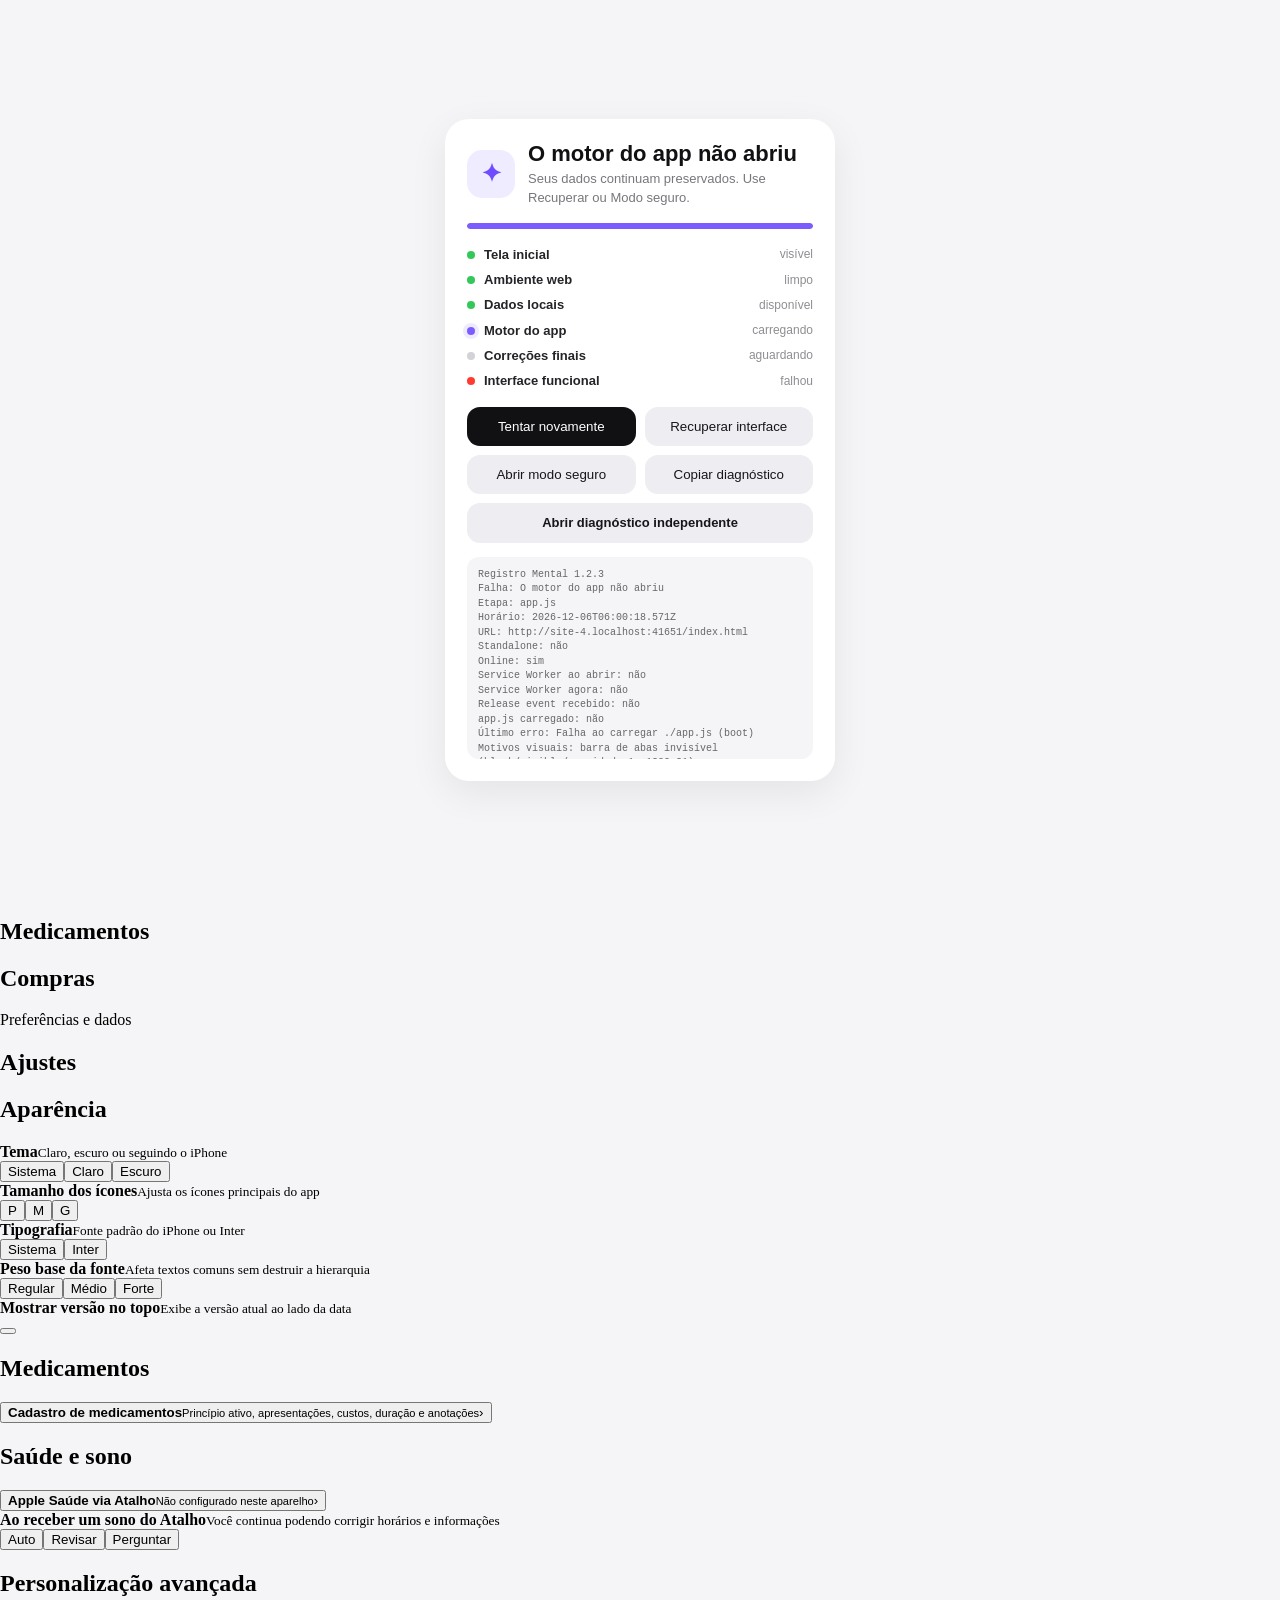
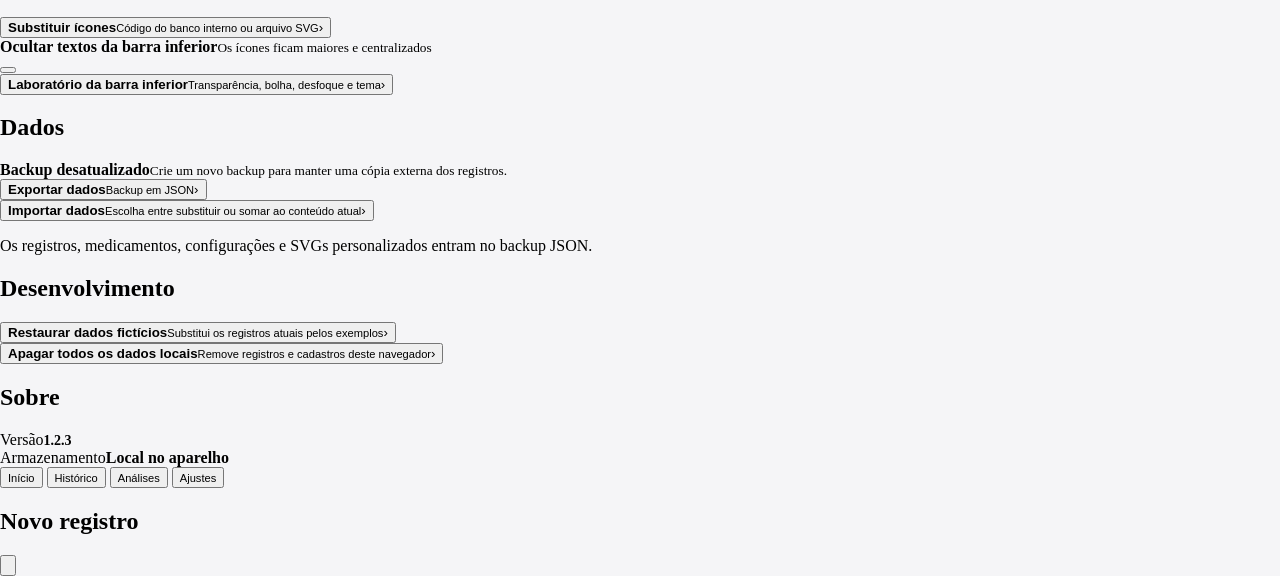
==== commit 295c4182: "Atualiza ícone do aplicativo oficial" ====
--- a/index.html
+++ b/index.html
@@ -41,8 +41,8 @@
 </style>
 
   <!-- rm-environment-icon -->
-  <link rel="icon" href="./icon-oficial.jpeg?v=20260915" type="image/jpeg">
-  <link rel="apple-touch-icon" href="./icon-oficial.jpeg?v=20260915">
+  <link rel="icon" href="./icon-oficial.jpeg?v=20260915-2" type="image/jpeg">
+  <link rel="apple-touch-icon" href="./icon-oficial.jpeg?v=20260915-2">
 </head>
 <body class="rm-booting">
 
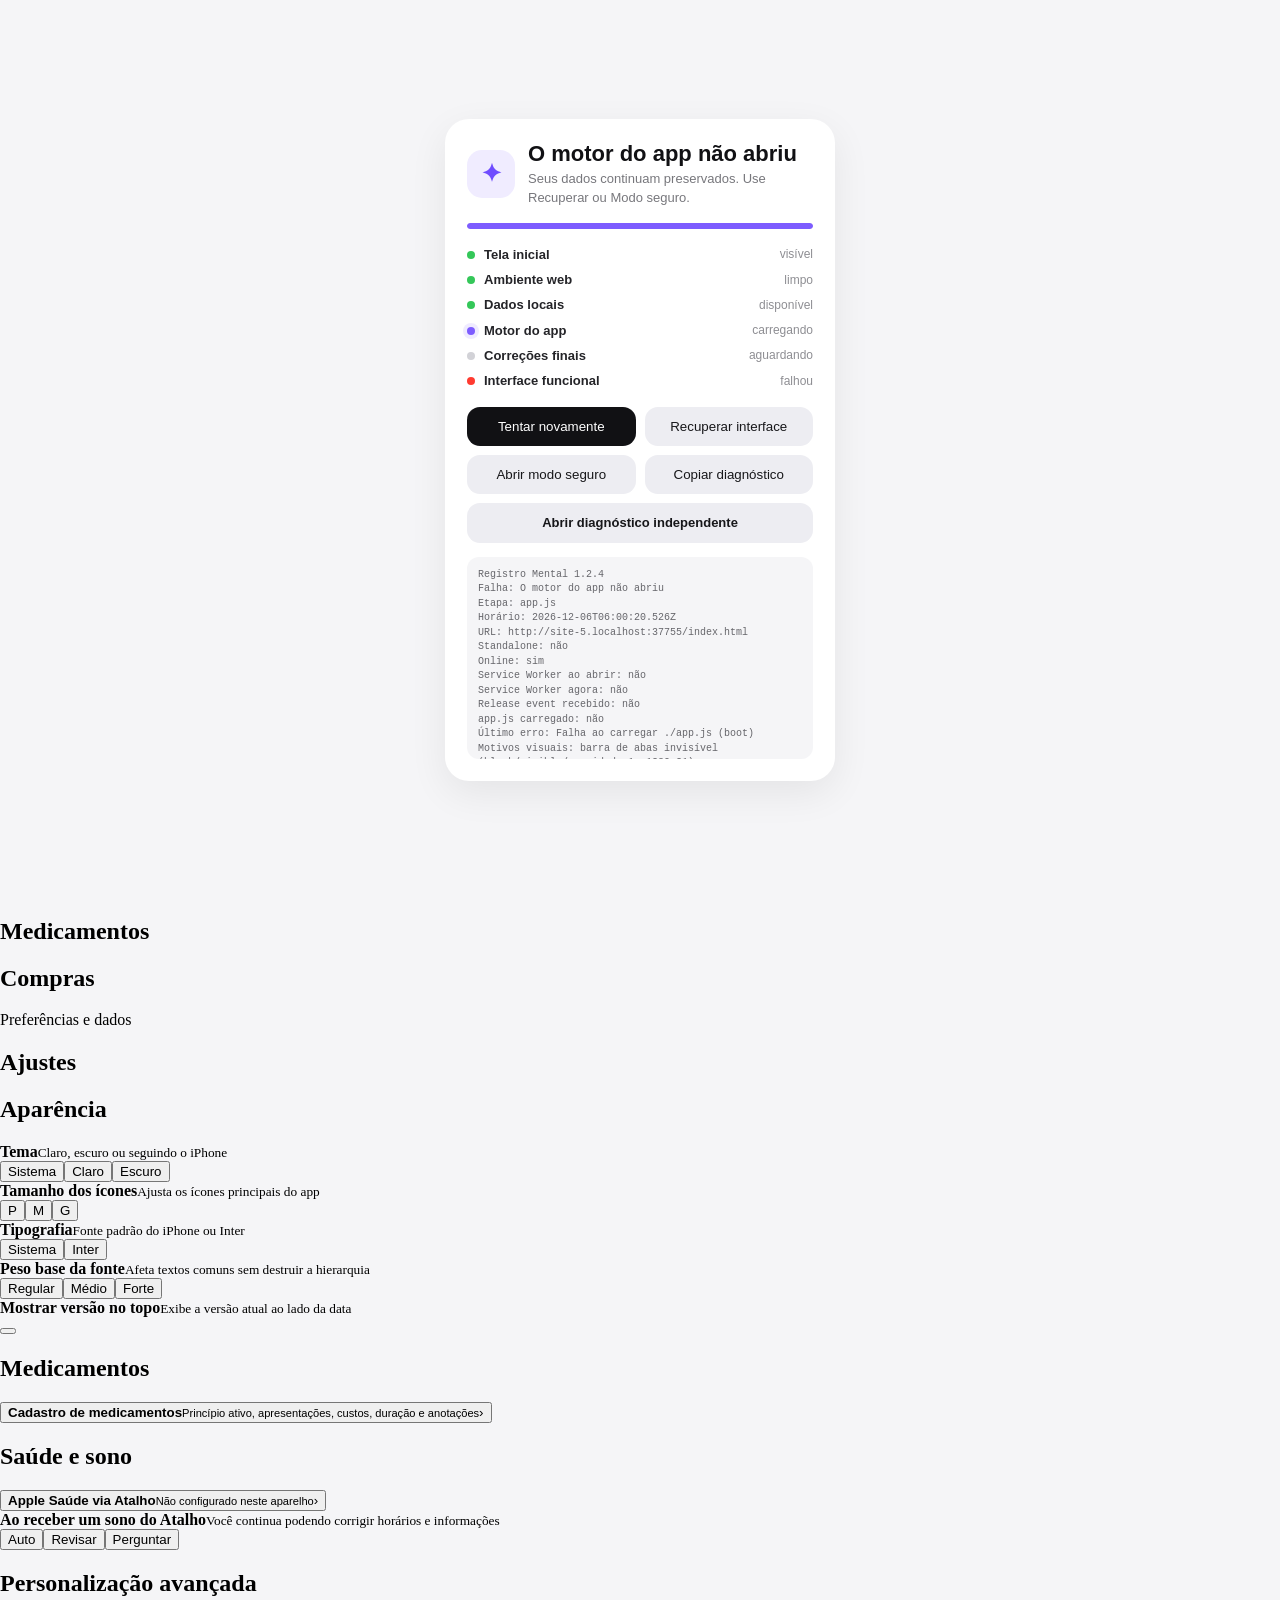
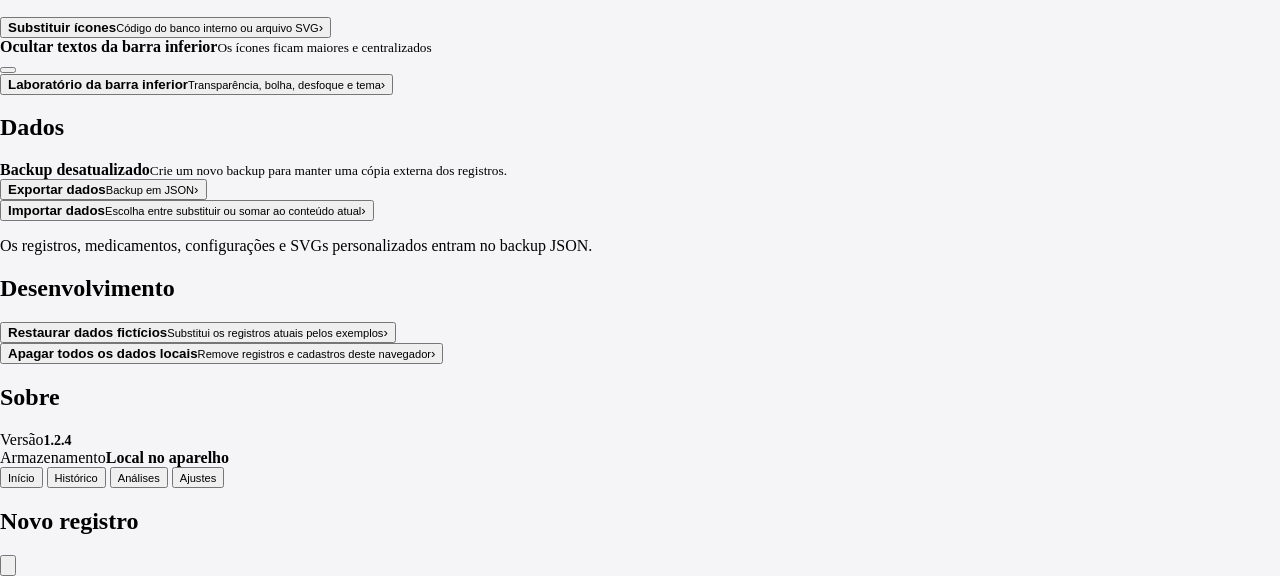
==== commit 0fa5adab: "Oficial 1.2.4: força atualização após correção do boot" ====
--- a/index.html
+++ b/index.html
@@ -11,8 +11,8 @@
   <meta name="apple-mobile-web-app-status-bar-style" content="default">
   <meta name="apple-mobile-web-app-title" content="Registro">
   <title>Registro</title>
-  <link rel="manifest" href="./manifest.webmanifest?v=1.2.3">
-  <link rel="stylesheet" href="./styles.css?v=1.2.3">
+  <link rel="manifest" href="./manifest.webmanifest?v=1.2.4">
+  <link rel="stylesheet" href="./styles.css?v=1.2.4">
 
 <style id="rmBootCriticalStyle">
   html,body{margin:0;min-height:100%;background:#f5f5f7}
@@ -35,9 +35,9 @@
 
 <style id="rmStableReleaseStamp">
   #topVersion{font-size:0!important}
-  #topVersion::after{content:"v1.2.3";font-size:10px!important}
+  #topVersion::after{content:"v1.2.4";font-size:10px!important}
   #versionLabel{font-size:0!important}
-  #versionLabel::after{content:"1.2.3";font-size:14px!important}
+  #versionLabel::after{content:"1.2.4";font-size:14px!important}
 </style>
 
   <!-- rm-environment-icon -->
@@ -77,7 +77,7 @@
       <section class="view active" data-view="home">
         <header class="page-header home-header">
           <div>
-            <p class="eyebrow"><span id="dateLabel">Hoje</span><span class="version-inline" id="topVersion">v1.2.3</span></p>
+            <p class="eyebrow"><span id="dateLabel">Hoje</span><span class="version-inline" id="topVersion">v1.2.4</span></p>
             <h1>Registro</h1>
           </div>
           <button class="round-button" id="homeOptionsBtn" aria-label="Abrir ajustes">•••</button>
@@ -168,7 +168,7 @@
           <button class="settings-row no-icon danger-row" id="clearBtn"><span><strong>Apagar todos os dados locais</strong><small>Remove registros e cadastros deste navegador</small></span><span class="chevron">›</span></button>
         </div></section>
 
-        <section class="settings-group about-group"><h2>Sobre</h2><div class="settings-card info-card"><div><span>Versão</span><strong id="versionLabel">1.2.3</strong></div><div><span>Armazenamento</span><strong>Local no aparelho</strong></div></div></section>
+        <section class="settings-group about-group"><h2>Sobre</h2><div class="settings-card info-card"><div><span>Versão</span><strong id="versionLabel">1.2.4</strong></div><div><span>Armazenamento</span><strong>Local no aparelho</strong></div></div></section>
       </section>
     </main>
 
@@ -187,7 +187,7 @@
   <div id="toast" class="toast" role="status" aria-live="polite"></div>
   
 <script>
-window.REGISTRO_SHELL_RELEASE='1.2.3';
+window.REGISTRO_SHELL_RELEASE='1.2.4';
 setTimeout(function(){
   if(window.__RM_BOOT_STARTED)return;
   var h=document.getElementById('rmBootHeadline');
@@ -207,6 +207,6 @@
 },8000);
 </script>
 
-<script src="./boot.js?v=1.2.3" defer></script>
+<script src="./boot.js?v=1.2.4" defer></script>
 </body>
 </html>
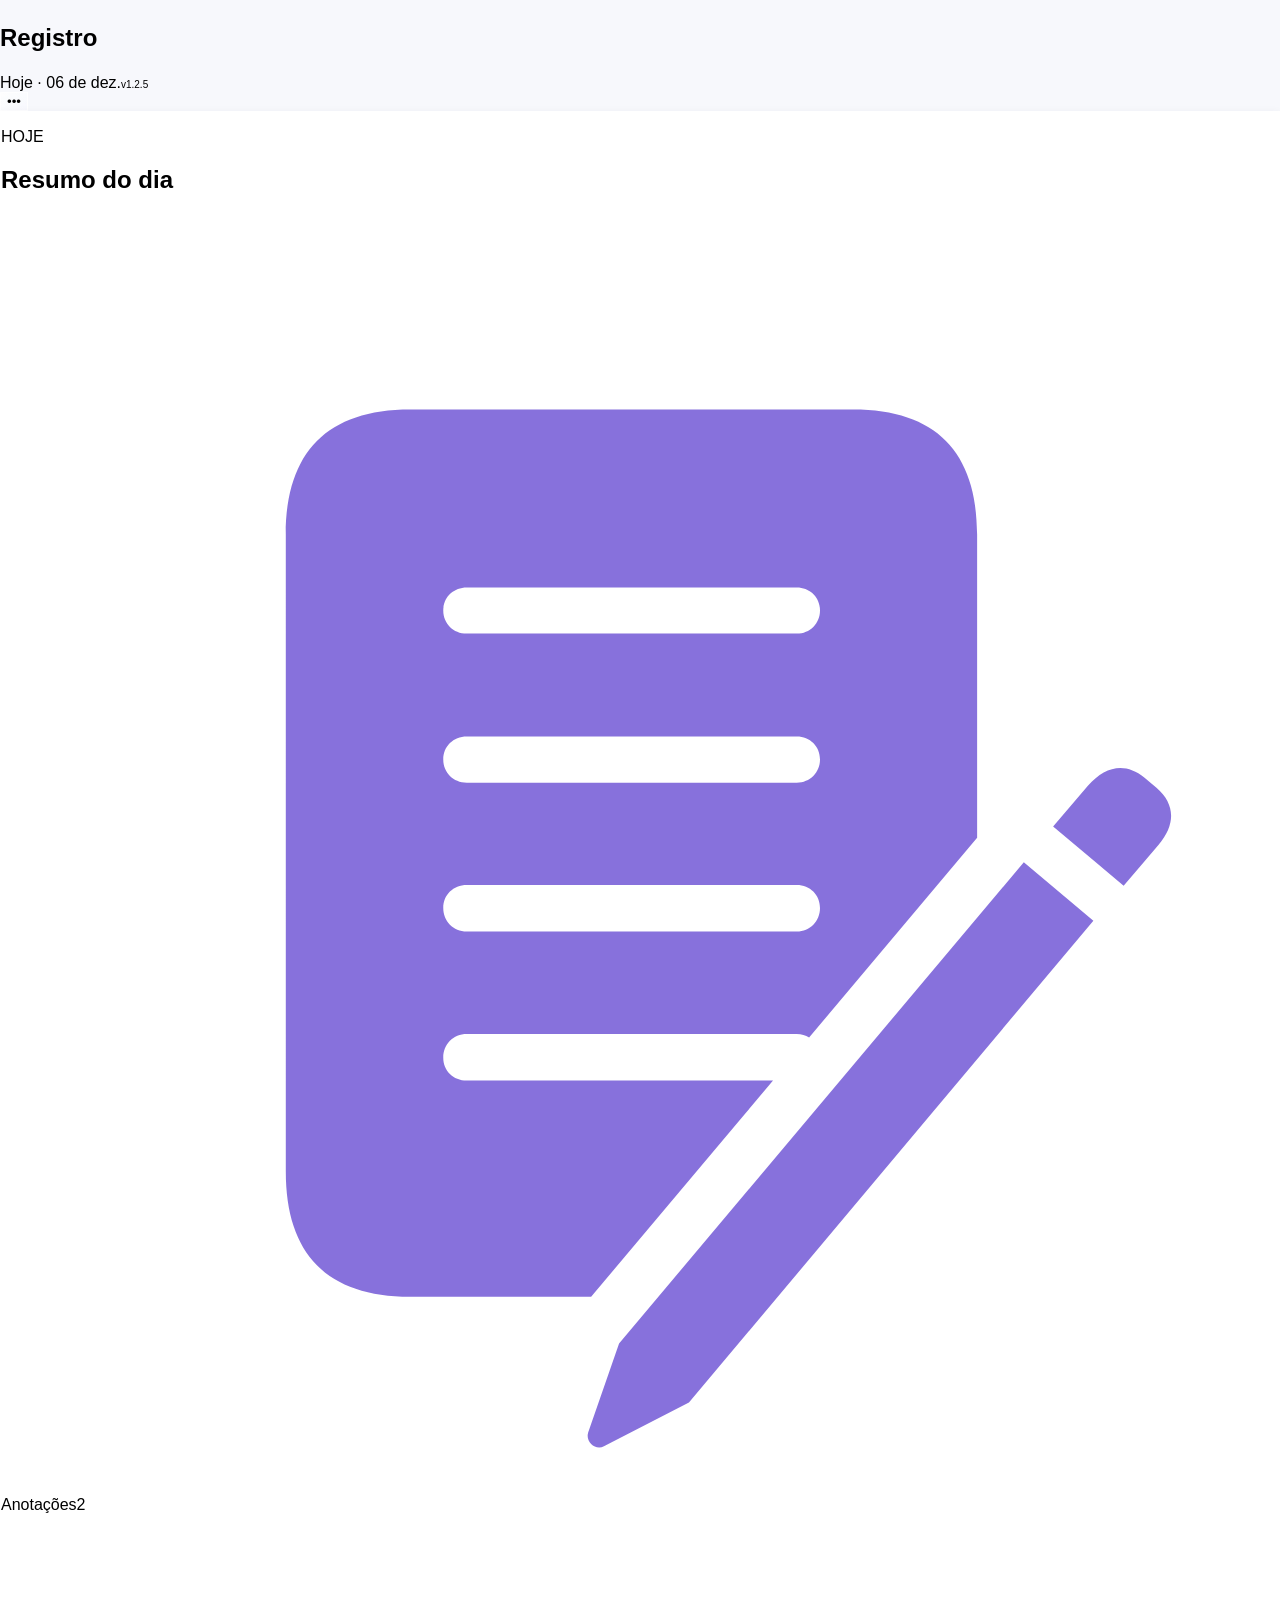
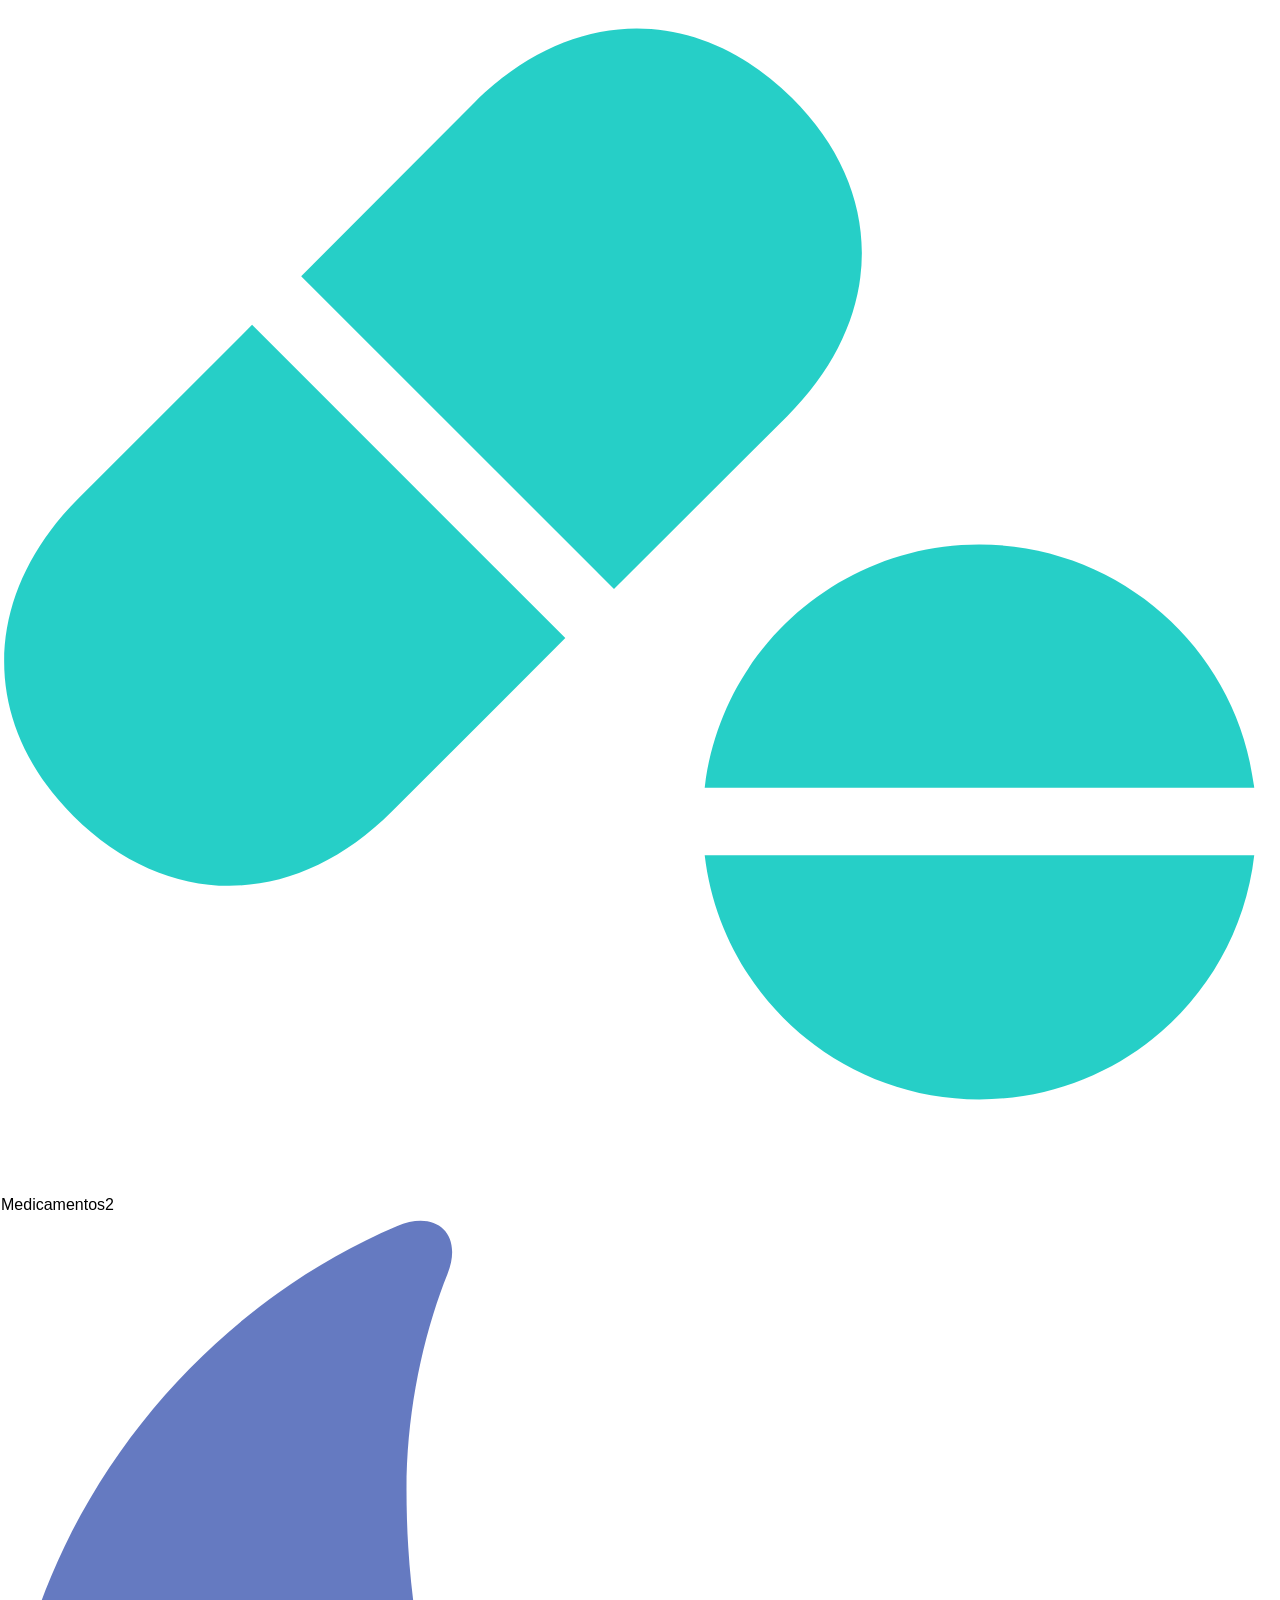
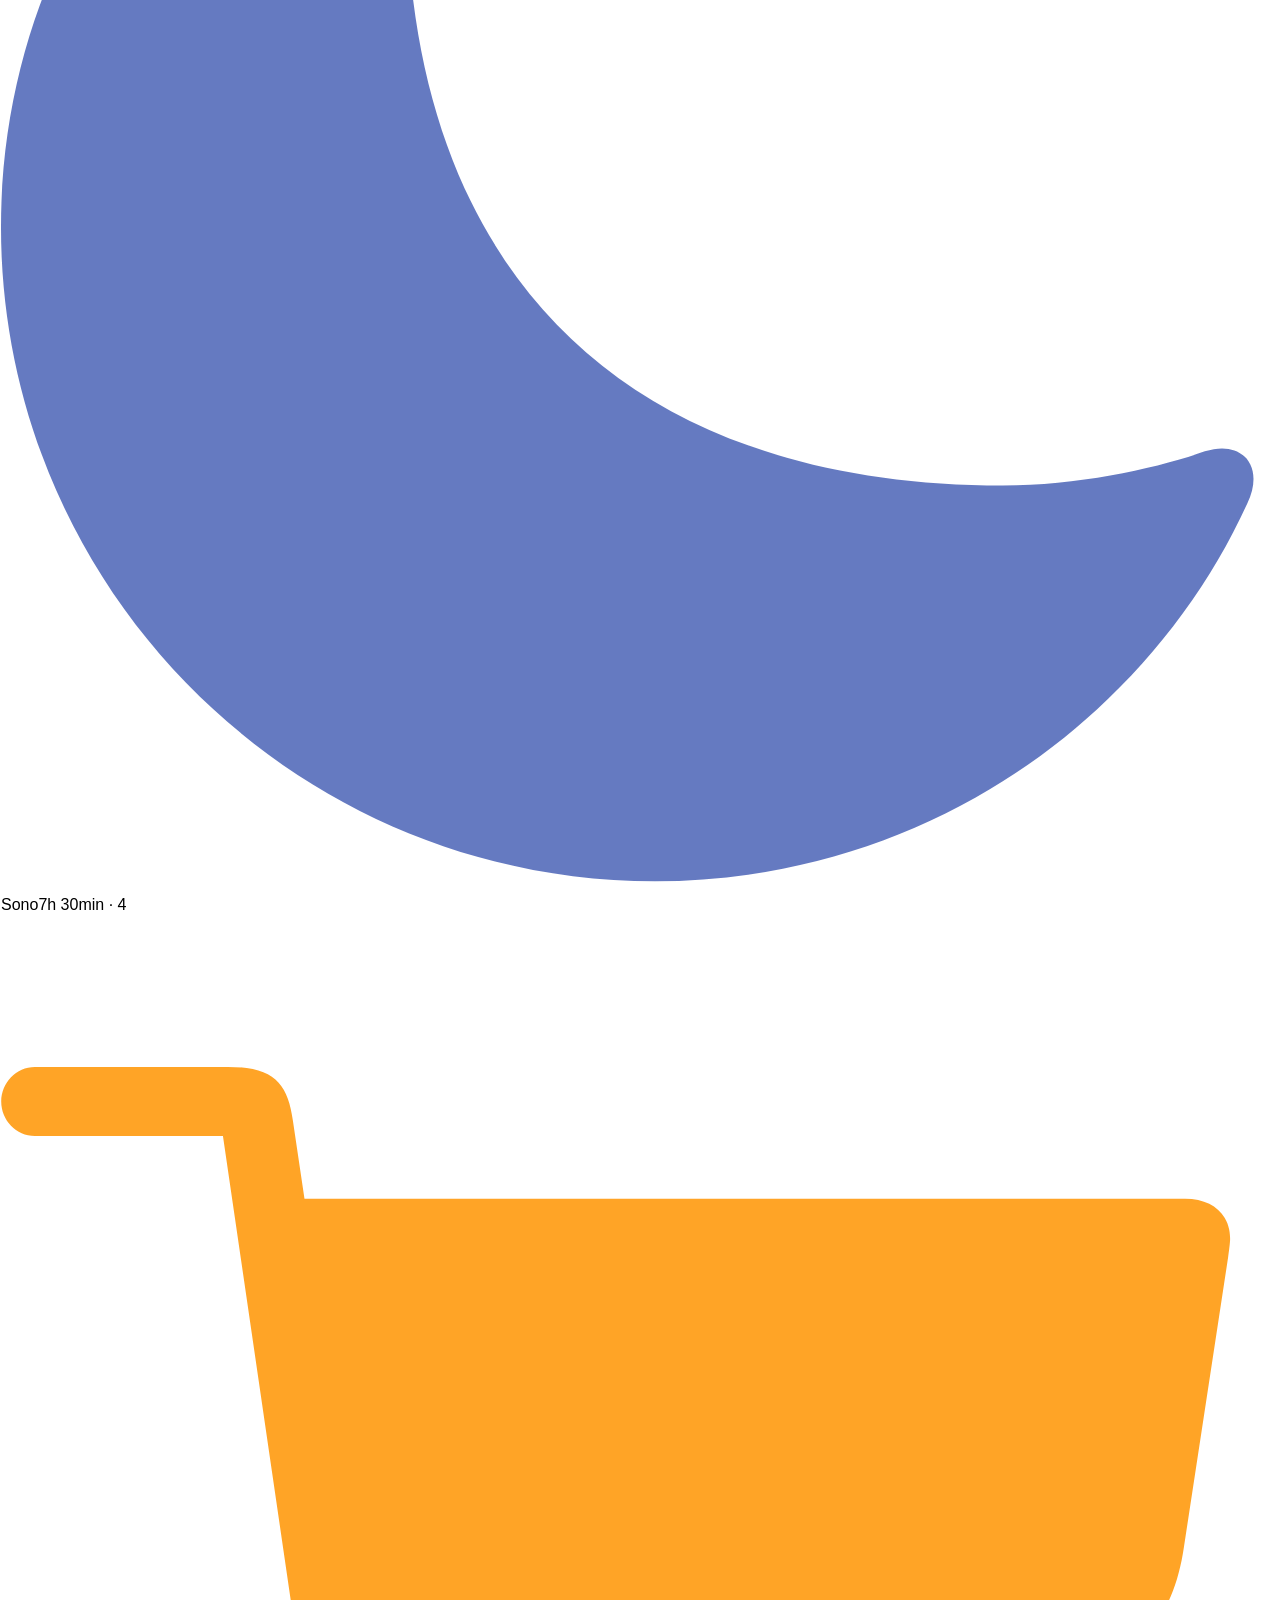
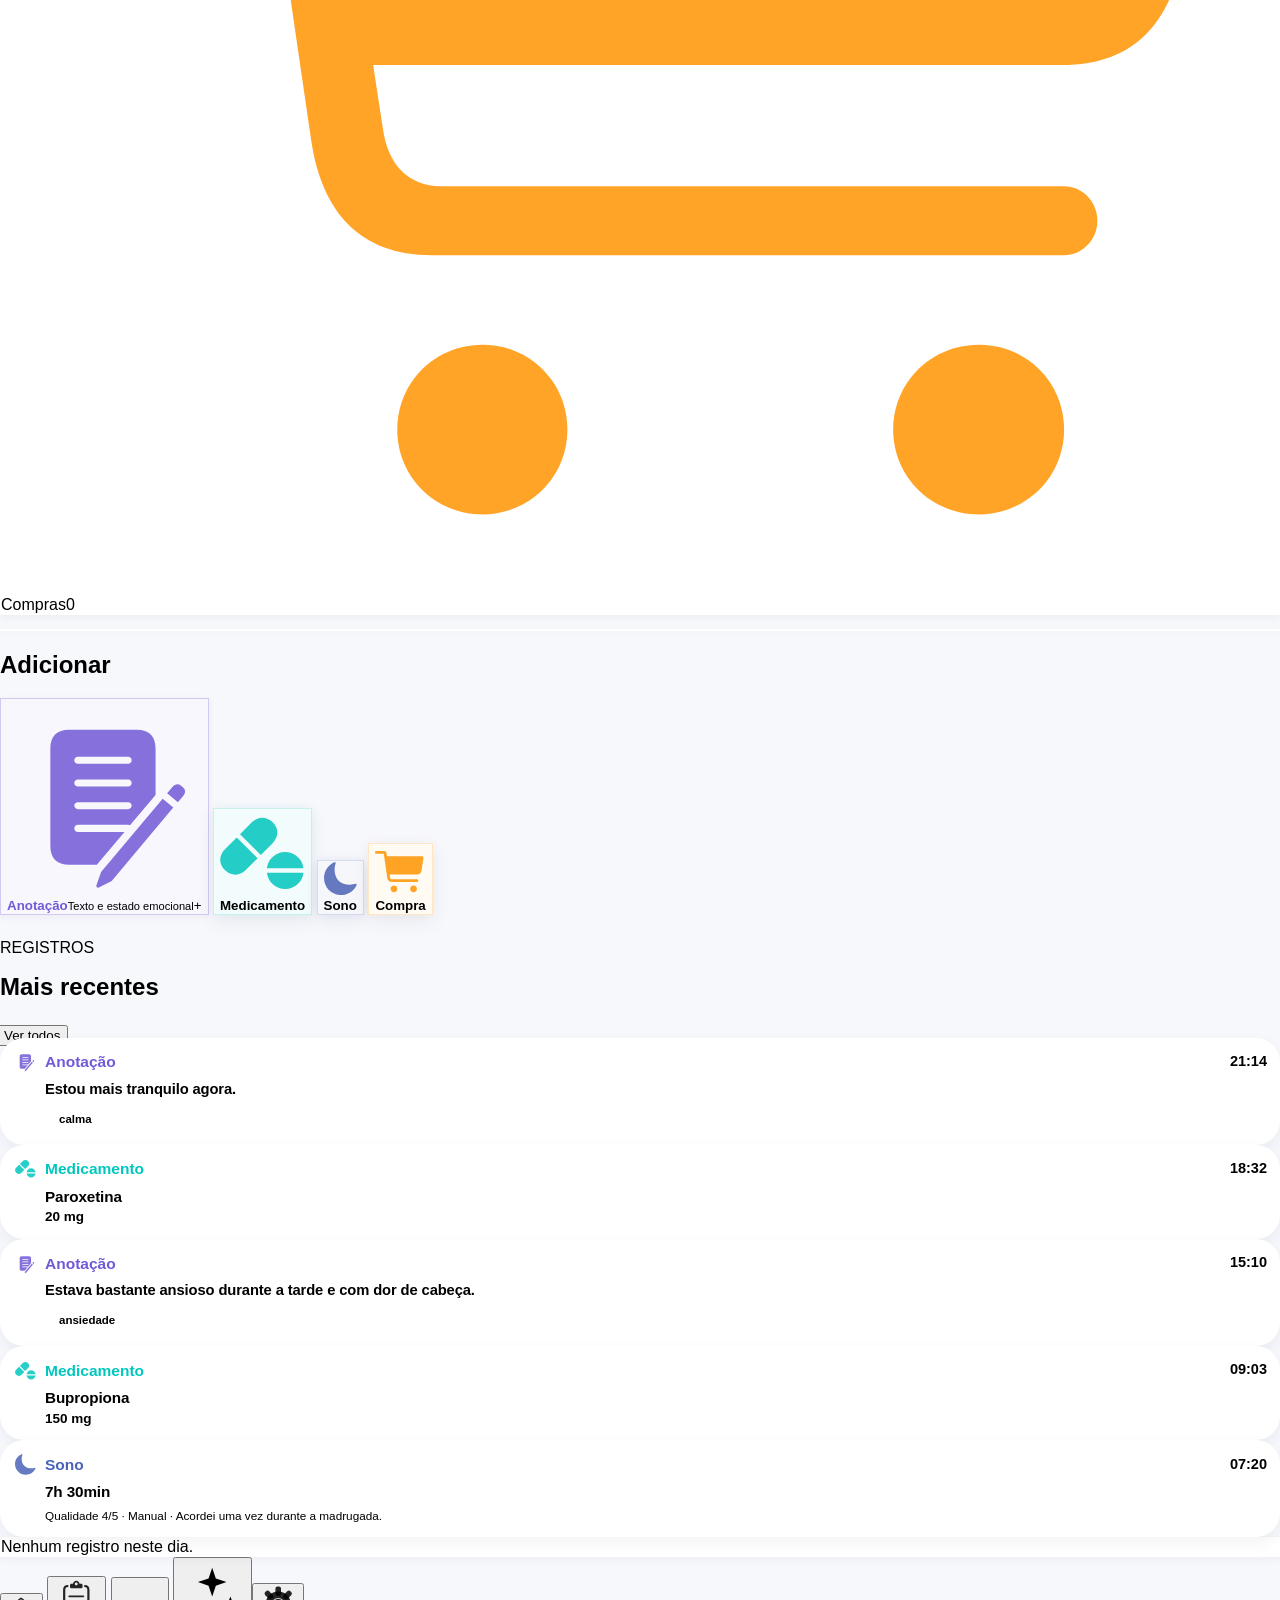
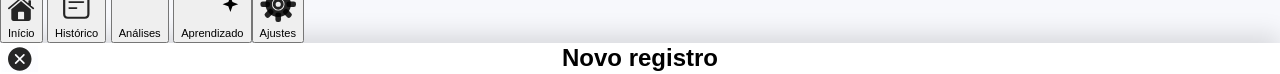
==== commit 762ce7f1: "Oficial 1.2.5: força carregamento limpo após correção do boot" ====
--- a/index.html
+++ b/index.html
@@ -11,8 +11,8 @@
   <meta name="apple-mobile-web-app-status-bar-style" content="default">
   <meta name="apple-mobile-web-app-title" content="Registro">
   <title>Registro</title>
-  <link rel="manifest" href="./manifest.webmanifest?v=1.2.4">
-  <link rel="stylesheet" href="./styles.css?v=1.2.4">
+  <link rel="manifest" href="./manifest.webmanifest?v=1.2.5">
+  <link rel="stylesheet" href="./styles.css?v=1.2.5">
 
 <style id="rmBootCriticalStyle">
   html,body{margin:0;min-height:100%;background:#f5f5f7}
@@ -35,9 +35,9 @@
 
 <style id="rmStableReleaseStamp">
   #topVersion{font-size:0!important}
-  #topVersion::after{content:"v1.2.4";font-size:10px!important}
+  #topVersion::after{content:"v1.2.5";font-size:10px!important}
   #versionLabel{font-size:0!important}
-  #versionLabel::after{content:"1.2.4";font-size:14px!important}
+  #versionLabel::after{content:"1.2.5";font-size:14px!important}
 </style>
 
   <!-- rm-environment-icon -->
@@ -77,7 +77,7 @@
       <section class="view active" data-view="home">
         <header class="page-header home-header">
           <div>
-            <p class="eyebrow"><span id="dateLabel">Hoje</span><span class="version-inline" id="topVersion">v1.2.4</span></p>
+            <p class="eyebrow"><span id="dateLabel">Hoje</span><span class="version-inline" id="topVersion">v1.2.5</span></p>
             <h1>Registro</h1>
           </div>
           <button class="round-button" id="homeOptionsBtn" aria-label="Abrir ajustes">•••</button>
@@ -168,7 +168,7 @@
           <button class="settings-row no-icon danger-row" id="clearBtn"><span><strong>Apagar todos os dados locais</strong><small>Remove registros e cadastros deste navegador</small></span><span class="chevron">›</span></button>
         </div></section>
 
-        <section class="settings-group about-group"><h2>Sobre</h2><div class="settings-card info-card"><div><span>Versão</span><strong id="versionLabel">1.2.4</strong></div><div><span>Armazenamento</span><strong>Local no aparelho</strong></div></div></section>
+        <section class="settings-group about-group"><h2>Sobre</h2><div class="settings-card info-card"><div><span>Versão</span><strong id="versionLabel">1.2.5</strong></div><div><span>Armazenamento</span><strong>Local no aparelho</strong></div></div></section>
       </section>
     </main>
 
@@ -187,7 +187,7 @@
   <div id="toast" class="toast" role="status" aria-live="polite"></div>
   
 <script>
-window.REGISTRO_SHELL_RELEASE='1.2.4';
+window.REGISTRO_SHELL_RELEASE='1.2.5';
 setTimeout(function(){
   if(window.__RM_BOOT_STARTED)return;
   var h=document.getElementById('rmBootHeadline');
@@ -207,6 +207,6 @@
 },8000);
 </script>
 
-<script src="./boot.js?v=1.2.4" defer></script>
+<script src="./boot.js?v=1.2.5" defer></script>
 </body>
 </html>
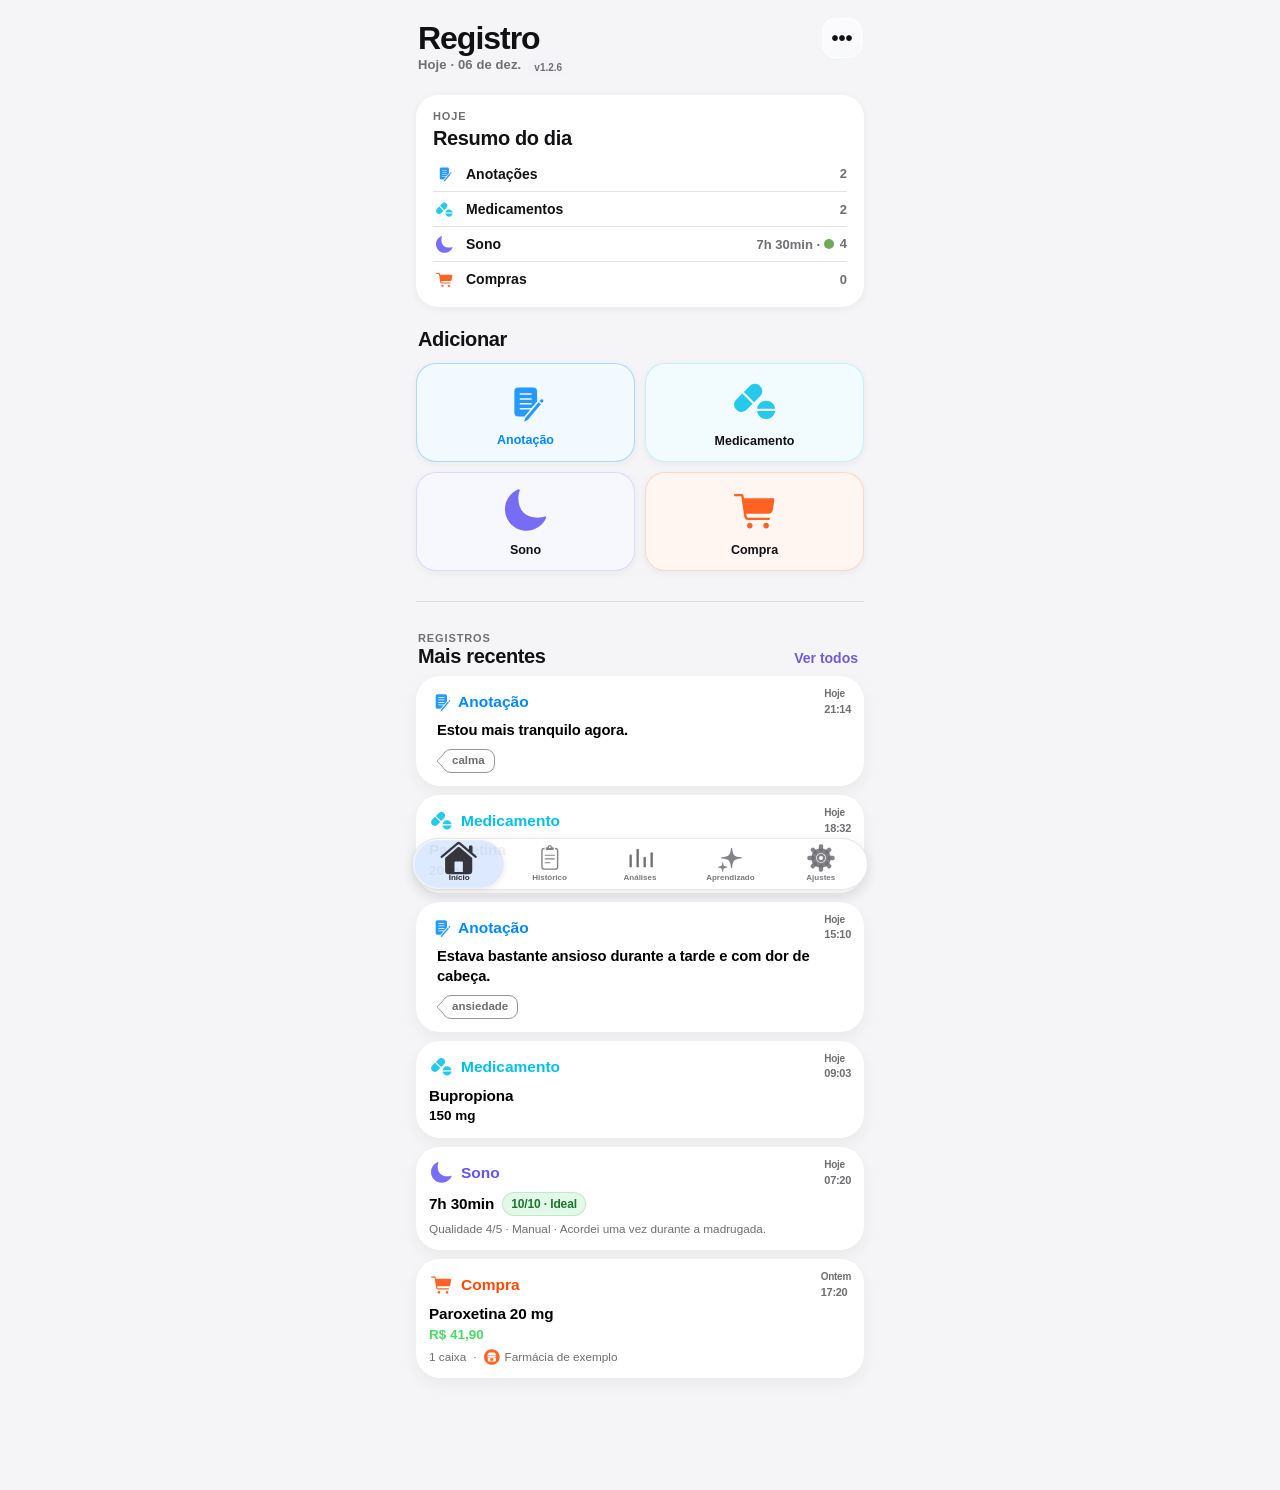
==== commit 88833947: "Promover beta 1.2.0-beta.51 para a versão oficial 1.2.6" ====
--- a/index.html
+++ b/index.html
@@ -11,8 +11,8 @@
   <meta name="apple-mobile-web-app-status-bar-style" content="default">
   <meta name="apple-mobile-web-app-title" content="Registro">
   <title>Registro</title>
-  <link rel="manifest" href="./manifest.webmanifest?v=1.2.5">
-  <link rel="stylesheet" href="./styles.css?v=1.2.5">
+  <link rel="manifest" href="./manifest.webmanifest?v=1.2.6">
+  <link rel="stylesheet" href="./styles.css?v=1.2.6">
 
 <style id="rmBootCriticalStyle">
   html,body{margin:0;min-height:100%;background:#f5f5f7}
@@ -35,9 +35,9 @@
 
 <style id="rmStableReleaseStamp">
   #topVersion{font-size:0!important}
-  #topVersion::after{content:"v1.2.5";font-size:10px!important}
+  #topVersion::after{content:"v1.2.6";font-size:10px!important}
   #versionLabel{font-size:0!important}
-  #versionLabel::after{content:"1.2.5";font-size:14px!important}
+  #versionLabel::after{content:"1.2.6";font-size:14px!important}
 </style>
 
   <!-- rm-environment-icon -->
@@ -77,7 +77,7 @@
       <section class="view active" data-view="home">
         <header class="page-header home-header">
           <div>
-            <p class="eyebrow"><span id="dateLabel">Hoje</span><span class="version-inline" id="topVersion">v1.2.5</span></p>
+            <p class="eyebrow"><span id="dateLabel">Hoje</span><span class="version-inline" id="topVersion">v1.2.6</span></p>
             <h1>Registro</h1>
           </div>
           <button class="round-button" id="homeOptionsBtn" aria-label="Abrir ajustes">•••</button>
@@ -168,7 +168,7 @@
           <button class="settings-row no-icon danger-row" id="clearBtn"><span><strong>Apagar todos os dados locais</strong><small>Remove registros e cadastros deste navegador</small></span><span class="chevron">›</span></button>
         </div></section>
 
-        <section class="settings-group about-group"><h2>Sobre</h2><div class="settings-card info-card"><div><span>Versão</span><strong id="versionLabel">1.2.5</strong></div><div><span>Armazenamento</span><strong>Local no aparelho</strong></div></div></section>
+        <section class="settings-group about-group"><h2>Sobre</h2><div class="settings-card info-card"><div><span>Versão</span><strong id="versionLabel">1.2.6</strong></div><div><span>Armazenamento</span><strong>Local no aparelho</strong></div></div></section>
       </section>
     </main>
 
@@ -181,13 +181,13 @@
     </nav>
   </div>
 
-  <div id="backdrop" class="backdrop" aria-hidden="true"><section class="sheet" role="dialog" aria-modal="true" aria-labelledby="sheetTitle"><div class="grabber"></div><div class="sheet-header"><h2 id="sheetTitle">Novo registro</h2><button class="round-button sheet-close" id="closeBtn" aria-label="Fechar"><svg class="rm-close-icon" xmlns="http://www.w3.org/2000/svg" viewBox="0 0 20.7578 20.3672" aria-hidden="true" focusable="false"><g><rect height="20.3672" opacity="0" width="20.7578" x="0" y="0"/><path d="M20.3516 10.1797C20.3516 15.7812 15.7812 20.3516 10.1719 20.3516C4.57031 20.3516 0 15.7812 0 10.1797C0 4.57031 4.57031 0 10.1719 0C15.7812 0 20.3516 4.57031 20.3516 10.1797ZM13.25 6.125L10.1819 9.17967L7.11719 6.125C6.96875 5.98438 6.80469 5.91406 6.60938 5.91406C6.20312 5.91406 5.88281 6.21875 5.88281 6.60938C5.88281 6.8125 5.96094 6.99219 6.10156 7.13281L9.16294 10.1942L6.10156 13.2422C5.96094 13.3906 5.88281 13.5625 5.88281 13.7578C5.88281 14.1562 6.20312 14.4766 6.60938 14.4766C6.8125 14.4766 6.98438 14.3984 7.13281 14.2578L10.1797 11.2109L13.2266 14.2578C13.3672 14.3984 13.5391 14.4766 13.75 14.4766C14.1484 14.4766 14.4688 14.1562 14.4688 13.7578C14.4688 13.5625 14.3984 13.3906 14.2578 13.2422L11.1981 10.1925L14.2578 7.13281C14.3984 6.99219 14.4688 6.8125 14.4688 6.60938C14.4688 6.21875 14.1484 5.91406 13.75 5.91406C13.5547 5.91406 13.3828 5.98438 13.25 6.125Z" fill="currentColor" fill-opacity="0.85"/></g></svg></button></div><form id="form"></form></section></div>
+  <div id="backdrop" class="backdrop" aria-hidden="true"><section class="sheet" role="dialog" aria-modal="true" aria-labelledby="sheetTitle"><div class="grabber"></div><div class="sheet-header"><h2 id="sheetTitle">Novo registro</h2></div><form id="form"></form></section></div>
   <input type="file" id="importFile" accept="application/json,.json" hidden>
   <input type="file" id="svgImportFile" accept="image/svg+xml,.svg" hidden>
   <div id="toast" class="toast" role="status" aria-live="polite"></div>
   
 <script>
-window.REGISTRO_SHELL_RELEASE='1.2.5';
+window.REGISTRO_SHELL_RELEASE='1.2.6';
 setTimeout(function(){
   if(window.__RM_BOOT_STARTED)return;
   var h=document.getElementById('rmBootHeadline');
@@ -207,6 +207,6 @@
 },8000);
 </script>
 
-<script src="./boot.js?v=1.2.5" defer></script>
+<script src="./boot.js?v=1.2.6" defer></script>
 </body>
 </html>
--- a/styles.css
+++ b/styles.css
@@ -0,0 +1,113 @@
+/* ---- styles.css consolidado na 1.0.0 ---- */
+:root{color-scheme:light dark;--bg:#f5f5f7;--surface:#fff;--surface-2:#f2f2f7;--text:#111114;--secondary:#6e6e73;--tertiary:#8e8e93;--separator:rgba(60,60,67,.14);--accent:#7259d6;--accent-soft:#eeeaff;--accent-strong:#533ab7;--med:#2f8d5c;--sleep:#4a63b7;--buy:#b66d13;--danger:#d92d20;--shadow:0 10px 30px rgba(0,0,0,.07);--thin-shadow:0 2px 12px rgba(0,0,0,.05);--icon-size:1;--icon-stroke:2}html[data-theme="dark"]{color-scheme:dark;--bg:#000;--surface:#1c1c1e;--surface-2:#2c2c2e;--text:#f5f5f7;--secondary:#aeaeb2;--tertiary:#8e8e93;--separator:rgba(84,84,88,.55);--accent-soft:#2d2741;--accent-strong:#c9bfff;--shadow:0 10px 30px rgba(0,0,0,.28);--thin-shadow:0 2px 12px rgba(0,0,0,.24)}html[data-accent="blue"]{--accent:#3478f6;--accent-soft:#e8f0ff;--accent-strong:#1c55b5}html[data-theme="dark"][data-accent="blue"]{--accent-soft:#1e2d49;--accent-strong:#8ab4ff}html[data-accent="green"]{--accent:#31a266;--accent-soft:#e6f5ec;--accent-strong:#217347}html[data-theme="dark"][data-accent="green"]{--accent-soft:#1e3428;--accent-strong:#75d39b}html[data-icon-size="small"]{--icon-size:.88}html[data-icon-size="large"]{--icon-size:1.14}html[data-icon-weight="light"]{--icon-stroke:1.65}html[data-icon-weight="bold"]{--icon-stroke:2.55}@media(prefers-color-scheme:dark){html[data-theme="system"]{color-scheme:dark;--bg:#000;--surface:#1c1c1e;--surface-2:#2c2c2e;--text:#f5f5f7;--secondary:#aeaeb2;--tertiary:#8e8e93;--separator:rgba(84,84,88,.55);--accent-soft:#2d2741;--accent-strong:#c9bfff;--shadow:0 10px 30px rgba(0,0,0,.28);--thin-shadow:0 2px 12px rgba(0,0,0,.24)}html[data-theme="system"][data-accent="blue"]{--accent-soft:#1e2d49;--accent-strong:#8ab4ff}html[data-theme="system"][data-accent="green"]{--accent-soft:#1e3428;--accent-strong:#75d39b}}*{box-sizing:border-box}html,body{margin:0;min-height:100%;background:var(--bg)}body{color:var(--text);font-family:-apple-system,BlinkMacSystemFont,"SF Pro Text","Segoe UI",sans-serif;-webkit-font-smoothing:antialiased}button,input,textarea,select{font:inherit}button{-webkit-tap-highlight-color:transparent}.app-shell{width:min(100%,480px);min-height:100dvh;margin:0 auto}.content{padding:calc(18px + env(safe-area-inset-top)) 16px calc(112px + env(safe-area-inset-bottom))}.view{display:none}.view.active{display:block}.page-header{display:flex;justify-content:space-between;align-items:flex-start;margin:0 2px 20px}.eyebrow{margin:0 0 5px;color:var(--secondary);font-size:13px;font-weight:650;letter-spacing:.01em}h1{margin:0;font-size:32px;line-height:1.02;letter-spacing:-.032em}h2{margin:0;font-size:20px;line-height:1.2;letter-spacing:-.018em}.round-button{border:0;background:var(--surface);color:var(--text);width:40px;height:40px;border-radius:14px;font-size:20px;font-weight:700;box-shadow:var(--thin-shadow)}.summary-card,.analysis-card,.settings-card,.notice-card{background:var(--surface);border-radius:22px;box-shadow:var(--shadow)}.summary-card{padding:18px;margin-bottom:26px}.card-heading-row{display:flex;justify-content:space-between;align-items:flex-start;margin-bottom:12px}.section-kicker{margin:0 0 4px;color:var(--secondary);font-size:11px;font-weight:800;letter-spacing:.08em}.summary-list{display:flex;flex-direction:column}.summary-row{display:grid;grid-template-columns:28px minmax(0,1fr) auto;align-items:center;gap:10px;min-height:42px}.summary-row+.summary-row{border-top:1px solid var(--separator)}.summary-row-icon{width:24px;height:24px;display:grid;place-items:center;color:var(--secondary)}.summary-row-icon svg{width:19px;height:19px}.summary-row-label{font-size:15px;font-weight:620}.summary-row-value{font-size:14px;color:var(--secondary);font-weight:650;text-align:right}.section-title-row{display:flex;align-items:flex-end;justify-content:space-between;margin:0 2px 12px}.action-section{margin-bottom:0}.action-grid{display:grid;grid-template-columns:repeat(3,minmax(0,1fr));gap:10px}.action-card{border:0;background:var(--surface);color:var(--text);border-radius:20px;box-shadow:var(--shadow);min-width:0}.primary-action{grid-column:1/-1;min-height:98px;padding:16px 18px;display:grid;grid-template-columns:44px 1fr 32px;align-items:center;gap:12px;text-align:left;background:var(--accent-soft);border:1px solid color-mix(in srgb,var(--accent) 26%,transparent)}.primary-action .action-copy{display:flex;flex-direction:column;min-width:0}.primary-action strong{font-size:18px;color:var(--accent-strong)}.primary-action small{margin-top:3px;color:var(--secondary);font-size:12px}.action-plus{justify-self:end;color:var(--accent);font-size:27px;font-weight:420}.compact-action{min-height:92px;padding:13px 7px 12px;display:flex;flex-direction:column;align-items:center;justify-content:center;gap:9px;text-align:center}.compact-action strong{font-size:12.5px;line-height:1.2;white-space:nowrap}.action-icon{display:grid;place-items:center;width:32px;height:32px}.action-icon svg{width:calc(26px * var(--icon-size));height:calc(26px * var(--icon-size))}.primary-action .action-icon{color:var(--accent)}.med-action .action-icon{color:var(--med)}.sleep-action .action-icon{color:var(--sleep)}.buy-action .action-icon{color:var(--buy)}.section-divider{height:1px;background:var(--separator);margin-bottom:22px}.recent-section{margin-top:30px}.link-button{border:0;background:transparent;color:var(--accent);font-weight:700;font-size:14px;padding:6px 0}.timeline,.history-list{display:flex;flex-direction:column;gap:9px}.timeline-item{display:grid;grid-template-columns:48px minmax(0,1fr) 28px;gap:10px;background:var(--surface);border-radius:18px;padding:13px 12px 13px 14px;box-shadow:var(--thin-shadow);align-items:start}.timeline-time{font-size:12px;color:var(--secondary);font-variant-numeric:tabular-nums;padding-top:2px}.timeline-kind{font-size:10px;font-weight:850;letter-spacing:.065em;margin-bottom:4px}.kind-note{color:var(--accent)}.kind-medication{color:var(--med)}.kind-sleep{color:var(--sleep)}.kind-purchase{color:var(--buy)}.timeline-title{font-size:14.5px;line-height:1.35;overflow-wrap:anywhere}.timeline-meta{margin-top:4px;color:var(--secondary);font-size:11.5px;line-height:1.35}.item-menu{border:0;background:transparent;color:var(--tertiary);font-size:16px;padding:0}.empty-state{background:var(--surface);border-radius:18px;padding:22px;color:var(--secondary);text-align:center;box-shadow:var(--thin-shadow);font-size:14px}.hidden{display:none!important}.filter-scroll{display:flex;gap:8px;overflow-x:auto;padding:0 1px 10px;margin:0 0 4px;scrollbar-width:none}.filter-scroll::-webkit-scrollbar{display:none}.filter-chip{flex:0 0 auto;border:0;border-radius:999px;padding:9px 13px;background:var(--surface);color:var(--secondary);font-size:13px;font-weight:700;box-shadow:var(--thin-shadow)}.filter-chip.selected{background:var(--accent);color:#fff}.history-day{margin:20px 2px 8px;color:var(--secondary);font-size:13px;font-weight:750}.notice-card{display:grid;grid-template-columns:34px 1fr;gap:11px;padding:15px;margin-bottom:14px}.notice-icon{color:var(--accent);padding-top:1px}.notice-icon svg{width:24px;height:24px}.notice-card strong{font-size:14px}.notice-card p{margin:4px 0 0;color:var(--secondary);font-size:12px;line-height:1.42}.analysis-card{padding:17px;margin-bottom:12px}.prominent-analysis{background:linear-gradient(180deg,var(--accent-soft),var(--surface) 72%)}.analysis-card>h2{margin-bottom:12px}.analysis-title{display:flex;align-items:center;gap:9px;margin-bottom:12px}.analysis-title>span{color:var(--accent);display:grid}.analysis-title svg{width:21px;height:21px}.analysis-stack{display:flex;flex-direction:column;gap:9px}.analysis-row{padding:11px 12px;border-radius:14px;background:var(--surface-2)}.analysis-row strong{display:block;font-size:13px}.analysis-row span,.analysis-row p{display:block;margin:3px 0 0;color:var(--secondary);font-size:12px;line-height:1.4}.metric-grid{display:grid;grid-template-columns:1fr 1fr;gap:9px}.metric{background:var(--surface-2);border-radius:15px;padding:12px}.metric strong{display:block;font-size:20px;letter-spacing:-.02em}.metric span{display:block;margin-top:3px;color:var(--secondary);font-size:11px}.settings-group{margin-bottom:24px}.settings-group>h2{font-size:14px;color:var(--secondary);margin:0 4px 8px;letter-spacing:0}.settings-card{overflow:hidden}.setting-block{padding:15px}.setting-label{display:flex;flex-direction:column;gap:3px;margin-bottom:11px}.setting-label strong{font-size:15px}.setting-label small{font-size:11.5px;color:var(--secondary)}.setting-separator{height:1px;background:var(--separator)}.setting-separator.inset{margin-left:54px}.segmented{display:grid;grid-auto-flow:column;grid-auto-columns:1fr;background:var(--surface-2);border-radius:11px;padding:2px}.segmented button{border:0;background:transparent;color:var(--secondary);border-radius:9px;padding:8px 6px;font-size:12px;font-weight:700}.segmented button.selected{background:var(--surface);color:var(--text);box-shadow:0 1px 4px rgba(0,0,0,.12)}.accent-options{display:flex;gap:12px}.accent-options button{width:31px;height:31px;border-radius:50%;border:3px solid var(--surface);box-shadow:0 0 0 1px var(--separator)}.accent-options button[data-accent="violet"]{background:#7259d6}.accent-options button[data-accent="blue"]{background:#3478f6}.accent-options button[data-accent="green"]{background:#31a266}.accent-options button.selected{box-shadow:0 0 0 2px var(--text)}.list-card{box-shadow:var(--thin-shadow)}.settings-row{width:100%;border:0;background:transparent;color:var(--text);display:grid;grid-template-columns:34px minmax(0,1fr) 18px;gap:10px;align-items:center;padding:13px 14px;text-align:left}.settings-row>span:nth-child(2),.settings-row>span:first-child:not(.settings-row-icon){display:flex;flex-direction:column;gap:2px}.settings-row strong{font-size:14px}.settings-row small{font-size:11.5px;color:var(--secondary);line-height:1.35}.settings-row-icon{display:grid;place-items:center;color:var(--accent)}.settings-row-icon svg{width:22px;height:22px}.health-icon{color:#e5484d}.chevron{color:var(--tertiary);font-size:24px;font-weight:300;line-height:1}.danger-row strong{color:var(--danger)}.group-footnote{margin:7px 6px 0;color:var(--secondary);font-size:10.5px;line-height:1.4}.info-card{padding:4px 14px}.info-card>div{display:flex;justify-content:space-between;gap:12px;padding:12px 0;font-size:13px}.info-card>div+div{border-top:1px solid var(--separator)}.info-card span{color:var(--secondary)}.info-card strong{text-align:right}.about-group{margin-bottom:0}.tab-bar{position:fixed;z-index:30;left:50%;bottom:calc(10px + env(safe-area-inset-bottom));transform:translateX(-50%);width:min(calc(100% - 24px),456px);height:72px;padding:7px 8px;display:grid;grid-template-columns:repeat(4,1fr);gap:3px;border:1px solid var(--separator);border-radius:26px;background:color-mix(in srgb,var(--surface) 80%,transparent);backdrop-filter:blur(24px) saturate(160%);-webkit-backdrop-filter:blur(24px) saturate(160%);box-shadow:0 10px 34px rgba(0,0,0,.16)}.tab-item{border:0;background:transparent;color:var(--secondary);border-radius:19px;display:flex;flex-direction:column;align-items:center;justify-content:center;gap:3px}.tab-item>span{display:grid}.tab-item svg{width:calc(22px * var(--icon-size));height:calc(22px * var(--icon-size))}.tab-item small{font-size:9.5px;font-weight:650}.tab-item.selected{background:var(--surface-2);color:var(--accent)}.backdrop{position:fixed;z-index:60;inset:0;display:none;align-items:flex-end;justify-content:center;background:rgba(0,0,0,.36)}.backdrop.open{display:flex}.sheet{width:min(100%,480px);max-height:92dvh;overflow:auto;background:var(--surface);border-radius:28px 28px 0 0;padding:10px 16px calc(20px + env(safe-area-inset-bottom));box-shadow:0 -16px 44px rgba(0,0,0,.22)}.grabber{width:42px;height:5px;border-radius:999px;background:var(--separator);margin:1px auto 11px}.sheet-header{display:flex;align-items:center;justify-content:space-between;margin-bottom:6px}.sheet-header h2{font-size:21px}.sheet-close{box-shadow:none;background:var(--surface-2);font-size:24px;font-weight:400}.field{margin-top:13px}.field label{display:block;margin:0 2px 6px;color:var(--secondary);font-size:11.5px;font-weight:700}.field input,.field textarea,.field select{display:block;width:100%;max-width:100%;min-width:0;border:1px solid var(--separator);border-radius:14px;padding:12px 13px;background:var(--surface-2);color:var(--text);outline:none;-webkit-appearance:none;appearance:none}.field textarea{min-height:108px;resize:vertical}.field input:focus,.field textarea:focus,.field select:focus{border-color:color-mix(in srgb,var(--accent) 65%,transparent);box-shadow:0 0 0 3px color-mix(in srgb,var(--accent) 14%,transparent)}.field-grid{display:grid;grid-template-columns:1fr 1fr;gap:10px}.date-row{display:grid;grid-template-columns:minmax(0,1fr) auto;gap:8px;align-items:center;width:100%}.date-row .date-input{width:100%;min-width:0;max-width:100%}.now-tag{align-self:center;border:0;border-radius:999px;padding:6px 9px;background:var(--accent-soft);color:var(--accent-strong);font-size:10px;font-weight:850;letter-spacing:.02em;white-space:nowrap}.voice-row{display:flex;align-items:center;gap:9px;margin-top:10px}.voice-button{border:0;border-radius:13px;padding:11px 13px;background:var(--surface-2);color:var(--text);font-weight:750}.voice-button.recording{background:var(--danger);color:#fff}.voice-status{color:var(--secondary);font-size:11px;line-height:1.35}.form-actions{display:grid;grid-template-columns:.8fr 1.2fr;gap:9px;margin-top:19px}.form-actions button{border:0;border-radius:14px;padding:13px;font-weight:800}.secondary-button{background:var(--surface-2);color:var(--text)}.primary-button{background:var(--accent);color:#fff}.helper{margin:8px 2px 0;color:var(--secondary);font-size:10.5px;line-height:1.42}.sheet-options{display:flex;flex-direction:column;margin-top:6px}.sheet-option{border:0;background:transparent;color:var(--text);text-align:left;padding:14px 3px;font-weight:650}.sheet-option+.sheet-option{border-top:1px solid var(--separator)}.sheet-option.danger{color:var(--danger)}.toast{position:fixed;z-index:90;left:50%;bottom:calc(94px + env(safe-area-inset-bottom));transform:translate(-50%,14px);opacity:0;pointer-events:none;background:rgba(24,24,27,.92);color:#fff;border-radius:13px;padding:10px 13px;font-size:12px;max-width:calc(100% - 32px);transition:.18s}.toast.show{opacity:1;transform:translate(-50%,0)}audio{width:100%;height:34px;margin-top:7px}.svg-icon{fill:none;stroke:currentColor;stroke-width:var(--icon-stroke);stroke-linecap:round;stroke-linejoin:round}@media(max-width:360px){.compact-action strong{font-size:11.5px}.action-grid{gap:8px}.content{padding-left:13px;padding-right:13px}.field-grid{grid-template-columns:1fr}}
+/* ---- enhancements.css consolidado na 1.0.0 ---- */
+.version-inline{display:inline-flex;align-items:center;margin-left:7px;padding:2px 6px;border-radius:999px;background:var(--surface-2);color:var(--secondary);font-size:9.5px;font-weight:800;letter-spacing:.02em;vertical-align:1px}.setting-inline{display:grid;grid-template-columns:minmax(0,1fr) auto;gap:14px;align-items:center;padding:15px}.setting-label.no-margin{margin-bottom:0}.switch-control{position:relative;width:49px;height:30px;border:0;border-radius:999px;background:var(--surface-2);padding:0;transition:.18s}.switch-control span{position:absolute;top:3px;left:3px;width:24px;height:24px;border-radius:50%;background:#fff;box-shadow:0 2px 6px rgba(0,0,0,.18);transition:.18s}.switch-control[aria-checked="true"]{background:var(--accent)}.switch-control[aria-checked="true"] span{transform:translateX(19px)}.three-wide button{font-size:11.5px}.backup-warning{display:grid;grid-template-columns:28px 1fr;gap:10px;align-items:start;margin:0 0 9px;padding:12px 13px;border-radius:16px;background:color-mix(in srgb,var(--buy) 10%,var(--surface));border:1px solid color-mix(in srgb,var(--buy) 22%,transparent)}.backup-warning>span{color:var(--buy);display:grid;place-items:center}.backup-warning svg{width:20px;height:20px}.backup-warning strong{display:block;font-size:12.5px}.backup-warning small{display:block;margin-top:2px;color:var(--secondary);font-size:10.5px;line-height:1.35}.setup-list{display:flex;flex-direction:column;gap:9px;margin-top:8px}.setup-step{display:grid;grid-template-columns:25px minmax(0,1fr);gap:10px;align-items:start;padding:11px 12px;background:var(--surface-2);border-radius:14px}.setup-step>span{display:grid;place-items:center;width:23px;height:23px;border-radius:50%;background:var(--accent);color:#fff;font-size:11px;font-weight:850}.setup-step strong{display:block;font-size:12.5px}.setup-step small{display:block;margin-top:3px;color:var(--secondary);font-size:10.5px;line-height:1.4}.code-box{margin-top:10px;padding:11px 12px;border-radius:13px;background:var(--surface-2);color:var(--secondary);font-family:ui-monospace,SFMono-Regular,Menlo,monospace;font-size:9.5px;line-height:1.45;overflow-wrap:anywhere}.source-banner{display:flex;align-items:center;gap:8px;margin:8px 0 3px;padding:9px 11px;border-radius:13px;background:color-mix(in srgb,#e5484d 9%,var(--surface));color:var(--secondary);font-size:11px}.source-banner strong{color:var(--text);font-size:11.5px}.import-choice{display:grid;gap:9px;margin-top:10px}.import-choice button{width:100%;border:0;border-radius:14px;padding:13px;text-align:left;background:var(--surface-2);color:var(--text)}.import-choice button strong{display:block;font-size:13px}.import-choice button small{display:block;margin-top:2px;color:var(--secondary);font-size:10.5px;line-height:1.35}.analysis-period{padding:10px 12px;border-radius:14px;background:color-mix(in srgb,var(--accent) 8%,var(--surface-2));border:1px solid color-mix(in srgb,var(--accent) 14%,transparent)}.analysis-period strong{display:block;font-size:12.5px}.analysis-period span{display:block;margin-top:3px;color:var(--secondary);font-size:11px;line-height:1.4}.med-list{display:flex;flex-direction:column;gap:5px;margin-top:7px}.med-line{display:grid;grid-template-columns:42px minmax(0,1fr);gap:8px;font-size:11.5px}.med-line time{color:var(--secondary);font-variant-numeric:tabular-nums}.med-line span{color:var(--text);margin:0}.analysis-note{margin-top:5px;color:var(--tertiary);font-size:9.5px;line-height:1.35}.date-row .date-input{box-sizing:border-box}.date-row{max-width:100%}.source-banner>span{display:grid;place-items:center;color:#e5484d}.source-banner svg{width:20px;height:20px}@media(max-width:360px){.setting-inline{gap:9px}.switch-control{width:45px;height:28px}.switch-control span{width:22px;height:22px}.switch-control[aria-checked="true"] span{transform:translateX(17px)}}
+/* ---- v04.css consolidado na 1.0.0 ---- */
+@import url('https://fonts.googleapis.com/css2?family=Inter:wght@300;400;500;600;700;800&display=swap');
+
+:root{--base-font-weight:400;--sleep-q1:#d84b45;--sleep-q2:#dd7a35;--sleep-q3:#c89b2d;--sleep-q4:#6eaa58;--sleep-q5:#2f9b67;--tabbar-opacity:.84;--tab-bubble-opacity:.92;--tabbar-blur:24px;--buy:#ff9500}
+html[data-font-family="inter"] body{font-family:"Inter",-apple-system,BlinkMacSystemFont,"SF Pro Text","Segoe UI",sans-serif}
+body{font-weight:var(--base-font-weight)}
+.svg-icon{display:block;width:100%;height:100%;overflow:visible;vector-effect:non-scaling-stroke}
+.action-icon,.summary-row-icon,.settings-row-icon,.notice-icon,.analysis-title>span,.tab-item>span{display:grid;place-items:center;line-height:0}
+.action-icon svg,.summary-row-icon svg,.settings-row-icon svg,.notice-icon svg,.analysis-title svg,.tab-item svg{margin:auto}
+.compact-summary{padding:14px 16px 10px;margin-bottom:20px}.compact-heading{margin-bottom:6px}.compact-summary-list .summary-row{min-height:35px;grid-template-columns:25px minmax(0,1fr) auto;gap:8px}.compact-summary-list .summary-row-icon{width:22px;height:22px}.compact-summary-list .summary-row-icon svg{width:17px;height:17px}.compact-summary-list .summary-row-label{font-size:14px}.compact-summary-list .summary-row-value{font-size:13px}.compact-summary-list .summary-row:nth-child(1) .summary-row-icon{color:var(--accent)}.compact-summary-list .summary-row:nth-child(2) .summary-row-icon{color:var(--med)}.compact-summary-list .summary-row:nth-child(3) .summary-row-icon{color:var(--sleep)}.compact-summary-list .summary-row:nth-child(4) .summary-row-icon{color:var(--buy)}
+.timeline-item{grid-template-columns:62px minmax(0,1fr) 28px;align-items:start}.timeline-time{font-size:16px;font-weight:700;letter-spacing:-.02em;color:var(--text);font-variant-numeric:tabular-nums;line-height:1.1;padding-top:1px}.timeline-kind{margin-top:1px}
+.date-row{grid-template-columns:minmax(0,1fr) 48px}.date-row.no-now-column{grid-template-columns:minmax(0,1fr)}.now-slot{width:48px;min-width:48px;display:flex;align-items:center;justify-content:flex-start}.now-slot.empty{visibility:hidden}.now-tag{display:inline-flex;align-items:center;justify-content:center;min-width:42px}.date-row.no-now-column .now-slot{display:none}
+.sleep-quality{display:grid;grid-template-columns:repeat(5,1fr);gap:6px}.sleep-quality button{border:1px solid var(--separator);background:var(--surface-2);color:var(--secondary);border-radius:13px;min-height:52px;padding:7px 3px;display:flex;flex-direction:column;align-items:center;justify-content:center;gap:5px;transition:transform .16s ease,background-color .2s ease,border-color .2s ease,color .2s ease}.sleep-quality button:active{transform:scale(.96)}.sleep-quality .q-dot{width:13px;height:13px;border-radius:50%;display:block}.sleep-quality button[data-quality="1"] .q-dot,.quality-dot.q1{background:var(--sleep-q1)}.sleep-quality button[data-quality="2"] .q-dot,.quality-dot.q2{background:var(--sleep-q2)}.sleep-quality button[data-quality="3"] .q-dot,.quality-dot.q3{background:var(--sleep-q3)}.sleep-quality button[data-quality="4"] .q-dot,.quality-dot.q4{background:var(--sleep-q4)}.sleep-quality button[data-quality="5"] .q-dot,.quality-dot.q5{background:var(--sleep-q5)}.sleep-quality button.selected{color:var(--text);border-color:color-mix(in srgb,var(--accent) 55%,var(--separator));background:var(--surface)}.sleep-quality button.selected .q-dot{box-shadow:0 0 0 4px color-mix(in srgb,currentColor 0%,transparent),0 0 0 2px var(--surface),0 0 0 4px color-mix(in srgb,var(--accent) 20%,transparent)}.quality-inline{display:inline-flex;align-items:center;justify-content:flex-end;gap:6px}.quality-dot{width:10px;height:10px;border-radius:50%;display:inline-block;flex:0 0 auto}
+.animated-segmented{position:relative;isolation:isolate;--segment-count:3;--segment-index:0;overflow:hidden}.animated-segmented::before{content:"";position:absolute;z-index:0;top:2px;bottom:2px;left:2px;width:calc((100% - 4px)/var(--segment-count));border-radius:9px;background:var(--surface);box-shadow:0 1px 4px rgba(0,0,0,.12);transform:translateX(calc(var(--segment-index)*100%));transition:transform .22s cubic-bezier(.2,.8,.2,1),background-color .2s ease}.animated-segmented button{position:relative;z-index:1;background:transparent!important;box-shadow:none!important;transition:color .18s ease}.animated-segmented button.selected{color:var(--text)}
+.switch-control,.switch-control span,.accent-options button{transition:background-color .2s ease,transform .22s cubic-bezier(.2,.8,.2,1),box-shadow .2s ease,border-color .2s ease}.accent-options button:active{transform:scale(.92)}
+.med-suggestion-card{border:0;width:100%;text-align:left;background:var(--accent-soft);color:var(--text);border-radius:15px;padding:11px 12px;margin:8px 0 0;display:grid;grid-template-columns:28px 1fr auto;align-items:center;gap:9px}.med-suggestion-card .mini-icon{width:26px;height:26px;display:grid;place-items:center;color:var(--accent)}.med-suggestion-card .mini-icon svg{width:20px;height:20px}.med-suggestion-card strong{font-size:13px;display:block}.med-suggestion-card small{font-size:10.5px;color:var(--secondary);display:block;margin-top:2px}.med-suggestion-card .chev{color:var(--secondary);font-size:20px}.autocomplete{position:relative}.autocomplete-results{display:flex;flex-direction:column;background:var(--surface);border:1px solid var(--separator);border-radius:14px;margin-top:6px;overflow:hidden;box-shadow:var(--thin-shadow)}.autocomplete-results button{border:0;background:transparent;color:var(--text);text-align:left;padding:11px 12px}.autocomplete-results button+button{border-top:1px solid var(--separator)}.autocomplete-results strong{display:block;font-size:13px}.autocomplete-results small{display:block;color:var(--secondary);font-size:10.5px;margin-top:2px}
+.dose-result{margin-top:10px;border-radius:14px;background:var(--accent-soft);padding:11px 12px;display:flex;justify-content:space-between;gap:12px;align-items:center}.dose-result span{font-size:11px;color:var(--secondary)}.dose-result strong{font-size:16px;color:var(--accent-strong);font-variant-numeric:tabular-nums}.inline-unit{display:grid;grid-template-columns:minmax(0,1fr) 82px;gap:8px}.inline-unit select{width:100%}
+.registry-toolbar{display:flex;gap:8px;margin:6px 0 12px}.registry-toolbar button{flex:1;border:0;border-radius:13px;padding:11px;font-weight:750}.registry-list{display:flex;flex-direction:column;gap:9px}.registry-card{border:0;background:var(--surface-2);color:var(--text);border-radius:16px;padding:13px;text-align:left;width:100%;display:grid;grid-template-columns:minmax(0,1fr) auto;gap:8px}.registry-card strong{font-size:14px}.registry-card small{display:block;color:var(--secondary);font-size:11px;line-height:1.35;margin-top:3px}.registry-card .registry-meta{text-align:right;color:var(--secondary);font-size:10.5px;white-space:nowrap}.presentation-list,.med-note-list,.suggested-note-list,.package-usage-list{display:flex;flex-direction:column;gap:8px;margin-top:8px}.presentation-row,.med-note-row,.package-row{background:var(--surface-2);border-radius:14px;padding:11px 12px}.presentation-row strong,.med-note-row strong,.package-row strong{font-size:12.5px}.presentation-row span,.med-note-row span,.package-row span{display:block;margin-top:3px;color:var(--secondary);font-size:10.5px;line-height:1.4}.suggested-note{border:1px solid color-mix(in srgb,var(--accent) 24%,var(--separator));background:var(--accent-soft);border-radius:14px;padding:11px 12px}.suggested-note p{margin:0;color:var(--text);font-size:12px;line-height:1.4}.suggested-note small{display:block;color:var(--secondary);font-size:10px;margin-top:4px}.suggested-note button{border:0;background:var(--accent);color:#fff;border-radius:10px;padding:8px 10px;margin-top:8px;font-size:10.5px;font-weight:750}.section-mini-title{font-size:12px;color:var(--secondary);margin:16px 2px 7px;font-weight:750}.registry-empty{color:var(--secondary);font-size:11.5px;text-align:center;padding:15px 8px}
+.icon-editor-grid{display:grid;grid-template-columns:1fr 1fr;gap:8px;margin-top:10px}.icon-choice{border:1px solid var(--separator);background:var(--surface-2);border-radius:13px;padding:10px;color:var(--text);display:flex;align-items:center;gap:8px;text-align:left}.icon-choice .preview{width:26px;height:26px;display:grid;place-items:center;color:var(--accent)}.icon-choice .preview svg{width:22px;height:22px}.icon-choice.selected{border-color:var(--accent);background:var(--accent-soft)}.svg-editor-preview{width:58px;height:58px;border-radius:16px;background:var(--surface-2);display:grid;place-items:center;margin:10px auto;color:var(--accent)}.svg-editor-preview svg{width:34px;height:34px}
+.settings-row.no-icon{grid-template-columns:minmax(0,1fr) 18px}.settings-row.no-icon>span:first-child{display:flex;flex-direction:column;gap:2px;min-width:0}.settings-row.no-icon .chevron{justify-self:end}
+.capsule-tabbar{border-radius:999px;overflow:hidden;background:color-mix(in srgb,var(--surface) calc(var(--tabbar-opacity)*100%),transparent);backdrop-filter:blur(var(--tabbar-blur)) saturate(160%);-webkit-backdrop-filter:blur(var(--tabbar-blur)) saturate(160%);position:fixed;padding:6px;isolation:isolate}.tab-bubble{position:absolute;z-index:0;top:6px;bottom:6px;left:6px;width:calc((100% - 12px)/4);border-radius:999px;background:color-mix(in srgb,var(--surface-2) calc(var(--tab-bubble-opacity)*100%),transparent);box-shadow:inset 0 0 0 1px var(--separator);transform:translateX(calc(var(--tab-index,0)*100%));transition:transform .24s cubic-bezier(.2,.8,.2,1),background-color .2s ease}.tab-item{position:relative;z-index:1;border-radius:999px;background:transparent!important;transition:color .18s ease,transform .15s ease}.tab-item:active{transform:scale(.96)}.tab-item.selected{background:transparent!important}html[data-hide-tab-labels="true"] .tab-item small{display:none}html[data-hide-tab-labels="true"] .tab-item svg{width:calc(27px*var(--icon-size));height:calc(27px*var(--icon-size))}html[data-hide-tab-labels="true"] .tab-item{gap:0}
+.sheet{scrollbar-width:none}.sheet::-webkit-scrollbar{display:none}.sheet-header{position:sticky;top:-10px;background:var(--surface);z-index:4;padding-top:2px;padding-bottom:4px}.full-button{width:100%;border:0;border-radius:13px;padding:12px;font-weight:750;background:var(--accent);color:#fff;margin-top:8px}
+@media(prefers-reduced-motion:reduce){*,*::before,*::after{animation-duration:.01ms!important;transition-duration:.01ms!important;scroll-behavior:auto!important}}
+
+/* Adicionar: quatro cartões em grade 2x2 */
+.action-grid{grid-template-columns:repeat(2,minmax(0,1fr));gap:10px}
+.primary-action{grid-column:auto;min-height:92px;padding:13px 7px 12px;display:flex;flex-direction:column;align-items:center;justify-content:center;gap:7px;text-align:center}
+.primary-action .action-copy{align-items:center}
+.primary-action strong{font-size:12.5px;line-height:1.2}
+.primary-action small,.primary-action .action-plus{display:none}
+
+/* Ícones maiores nos quatro cartões principais */
+.action-card .action-icon{width:48px;height:48px}
+.action-card .action-icon svg{width:calc(42px * var(--icon-size));height:calc(42px * var(--icon-size))}
+
+/* Cabeçalho das janelas: logo abaixo da alça, sem espaço morto. */
+.grabber{margin-bottom:0!important}
+.sheet-header{padding-top:0!important}
+.sheet-close,.sheet-header .sheet-close{width:48px!important;height:48px!important;min-width:48px!important;min-height:48px!important}
+.sheet-close .rm-close-icon{width:36px!important;height:36px!important}
+.rm-mood-v2-caption{display:none!important}
+
+/* Beta 1.2.0-beta.46 — modelo de embalagem simplificado */
+.field:has(#regBlister),
+.field:has(#pBlister){display:none!important}
+.field-grid:has(#regBlister),
+.field-grid:has(#pBlister){grid-template-columns:1fr!important}
+.field-grid:has(#regBlister)>.field:not(:has(#regBlister)),
+.field-grid:has(#pBlister)>.field:not(:has(#pBlister)){grid-column:1/-1!important}
+.field:has(#regUnits)>label,
+.field:has(#pUnits)>label,
+.field:has(#purchasePackages)>label{font-size:0!important}
+.field:has(#regUnits)>label::after,
+.field:has(#pUnits)>label::after{content:"Unidades por embalagem";font-size:14px!important}
+.field:has(#purchasePackages)>label::after{content:"Embalagens";font-size:14px!important}
+
+/* Beta — medicamentos relacionados em anotações */
+.rm-related-medications{margin-top:0!important}.rm-mention-chips{display:flex;flex-wrap:wrap;gap:6px;min-height:0}.rm-mention-chip,.rm-detail-mention{display:inline-flex;align-items:center;gap:5px;max-width:100%;border-radius:999px;background:var(--accent-soft);color:var(--accent-strong);font-size:11.5px;font-weight:700;line-height:1.2}.rm-mention-chip{padding:5px 6px 5px 9px}.rm-mention-chip>span{overflow:hidden;text-overflow:ellipsis;white-space:nowrap}.rm-mention-chip button{width:19px;height:19px;border:0;border-radius:50%;padding:0;background:color-mix(in srgb,var(--accent) 16%,transparent);color:inherit;font-size:16px;line-height:1}.rm-add-medication{display:inline-flex;align-items:center;gap:6px;border:0;background:transparent;color:var(--accent);padding:7px 1px 2px;font-size:12.5px;font-weight:800}.rm-add-medication svg{width:15px;height:15px;overflow:visible;transform:rotate(180deg);transition:transform .18s ease}.rm-add-medication[aria-expanded="true"] svg{transform:rotate(0deg)}.rm-mention-picker{display:flex;flex-direction:column;margin-top:7px;overflow:hidden;border:1px solid var(--separator);border-radius:13px;background:var(--surface-2)}.rm-mention-picker>p{margin:0;padding:11px 12px;color:var(--secondary);font-size:11.5px}.rm-mention-search{width:calc(100% - 16px)!important;min-height:32px!important;margin:8px 8px 4px!important;padding:7px 10px!important;border:1px solid var(--separator)!important;border-radius:10px!important;background:var(--surface)!important;color:var(--text)!important;font-size:12px!important;box-sizing:border-box}.rm-mention-results{display:flex;flex-direction:column}.rm-mention-option{display:flex!important;align-items:center;gap:9px;margin:0!important;padding:10px 12px;color:var(--text)!important;font-size:12.5px!important;font-weight:650!important}.rm-mention-option+.rm-mention-option{border-top:1px solid var(--separator)}.rm-mention-option input{position:absolute;inline-size:1px;block-size:1px;opacity:0;pointer-events:none}.rm-mention-selection{display:grid;place-items:center;width:18px;height:18px;box-sizing:border-box;flex:0 0 18px;border:1.5px solid var(--secondary);border-radius:50%;color:transparent;font-size:12px;font-weight:900;line-height:1;transition:background-color .16s ease,border-color .16s ease,color .16s ease}.rm-mention-option input:checked+.rm-mention-selection{border-color:var(--accent);background:var(--accent);color:#fff}.rm-detail-mentions{display:flex;flex-wrap:wrap;gap:6px}.rm-detail-mention{padding:6px 9px}.rm-detail-mention-note{margin:8px 0 0;color:var(--secondary);font-size:10.5px;line-height:1.35}
+
+/* Beta — o cabeçalho da anotação acompanha o fluxo da sheet. */
+.sheet.rm-note-sheet{padding-top:0!important}.sheet.rm-note-sheet .sheet-header{position:static!important;top:auto!important;z-index:auto!important;min-height:0;margin:0 0 6px!important;padding:0!important;background:transparent!important}
+
+/* Beta — cartões expansíveis da tela de anotação. */
+.rm-note-form .rm-expand-card,.rm-note-form .emotion-advanced{margin-top:9px!important;padding:0 11px;border:1px solid color-mix(in srgb,var(--accent) 42%,var(--separator));border-radius:16px;background:color-mix(in srgb,var(--accent) 3%,var(--surface));overflow:hidden}
+.rm-note-form .rm-expand-card>summary,.rm-note-form .rm-expand-toggle,.rm-note-form .emotion-advanced>summary{display:flex;align-items:center;justify-content:flex-start;gap:7px;min-height:44px;padding:10px 0;border:0;background:transparent;color:var(--text);font-size:13px;font-weight:800;list-style:none;cursor:pointer}
+.rm-note-form .rm-expand-card>summary{cursor:pointer}.rm-note-form .rm-expand-card>summary::-webkit-details-marker,.rm-note-form .emotion-advanced>summary::-webkit-details-marker{display:none}
+.rm-note-form .rm-expand-card>summary::before,.rm-note-form .emotion-advanced>summary::before{content:none}.rm-note-form .rm-expand-card[aria-expanded="true"]>summary::before,.rm-note-form .emotion-advanced[open]>summary::before{transform:rotate(180deg)}
+.rm-note-form .rm-expand-toggle svg{width:15px;height:15px;flex:0 0 15px;order:-1;transition:transform .18s ease}.rm-note-form .rm-expand-toggle[aria-expanded="true"] svg{transform:rotate(180deg)}
+.rm-note-form .rm-mention-chips{order:2;padding:0 0 6px}.rm-note-form .rm-related-medications{display:flex;flex-direction:column}.rm-note-form .rm-related-medications .rm-expand-toggle{order:1}.rm-note-form .rm-mention-picker{order:3;margin:0;padding:0 0 10px;border:0;border-top:1px solid color-mix(in srgb,var(--accent) 20%,var(--separator));border-radius:0;background:transparent;overflow:visible}
+.rm-note-form .rm-mention-search-wrap{position:relative;margin:9px 0 6px}.rm-note-form .rm-mention-search{margin:0!important;padding-left:37px!important;background:var(--surface)!important}.rm-note-form .rm-mention-search-icon{position:absolute;left:12px;top:50%;width:17px;height:17px;transform:translateY(-50%);color:var(--secondary);pointer-events:none}.rm-note-form .rm-mention-search-icon path,.rm-note-form .rm-mention-selection svg{fill:currentColor}
+.rm-note-form .rm-mention-selection{display:grid;place-items:center;width:24px;height:24px;flex:0 0 24px;border:1px solid var(--secondary);border-radius:50%;color:transparent;font-size:0;overflow:visible}.rm-note-form .rm-mention-selection svg{display:none;width:24px;height:24px;overflow:visible}.rm-note-form .rm-mention-option input:checked+.rm-mention-selection{border-color:transparent;background:transparent;color:var(--accent)}.rm-note-form .rm-mention-option input:checked+.rm-mention-selection svg{display:block}
+.rm-note-form .tiny-clear{display:block;margin:7px auto 0;padding:5px 11px;border:1px solid color-mix(in srgb,var(--accent) 28%,var(--separator));border-radius:999px;background:transparent;color:var(--secondary);font-size:11px;line-height:1.1}
+@media (min-width:1px){html[data-visual-mode="ultra"] .rm-note-form .rm-expand-card{box-shadow:0 0 12px color-mix(in srgb,var(--accent) 22%,transparent)}}
+
+/* Beta — família única de acordeões da anotação. */
+body.rm-sheet-scroll-locked{position:fixed;width:100%;overflow:hidden;overscroll-behavior:none}
+.backdrop{overscroll-behavior:contain}.sheet{overscroll-behavior:contain;-webkit-overflow-scrolling:touch}
+.rm-note-form .rm-expand-card,.rm-note-form .emotion-advanced{--rm-accordion-tone:var(--accent);margin:0!important;padding:0 12px!important;border:1px solid color-mix(in srgb,var(--rm-accordion-tone) 38%,var(--separator))!important;border-radius:16px!important;background:color-mix(in srgb,var(--rm-accordion-tone) 3%,var(--surface))!important;overflow:visible!important;box-shadow:none!important}
+.rm-note-form .rm-related-medications{--rm-accordion-tone:var(--accent);display:flex!important;flex-direction:column}
+.rm-note-form .emotion-advanced{--rm-accordion-tone:var(--accent)}
+.rm-note-form .rm-expand-card>summary,.rm-note-form .rm-expand-toggle,.rm-note-form .emotion-advanced>summary{display:flex!important;align-items:center!important;justify-content:center!important;min-height:46px!important;margin:0!important;padding:9px 0!important;border:0!important;background:transparent!important;color:var(--rm-accordion-tone)!important;font-size:13px!important;font-weight:800!important;line-height:1.2!important;list-style:none!important;text-align:center}
+.rm-note-form .rm-expand-card>summary::before,.rm-note-form .emotion-advanced>summary::before{content:none!important}.rm-note-form .rm-expand-card>summary::-webkit-details-marker,.rm-note-form .emotion-advanced>summary::-webkit-details-marker{display:none!important}
+.rm-note-form .rm-accordion-heading,.rm-note-form .rm-expand-toggle{gap:6px!important}.rm-note-form .rm-accordion-heading{display:inline-flex;align-items:center;justify-content:center}.rm-note-form .rm-accordion-heading svg,.rm-note-form .rm-expand-toggle svg{display:block;width:24px!important;height:24px!important;flex:0 0 24px;overflow:visible!important;transform:rotate(180deg);transition:transform 320ms cubic-bezier(.2,.75,.25,1)}
+.rm-note-form .emotion-advanced[open] .rm-accordion-heading svg,.rm-note-form .rm-expand-toggle[aria-expanded="true"] svg{transform:rotate(0deg)}
+.rm-note-form .rm-mention-chips{order:2;margin:0;padding:0 0 8px!important}.rm-note-form .rm-related-medications .rm-expand-toggle{order:1}.rm-note-form .rm-mention-picker{order:3;margin:0!important;padding:0!important;border:0!important;border-top:1px solid color-mix(in srgb,var(--rm-accordion-tone) 22%,var(--separator))!important;border-radius:0!important;background:transparent!important;overflow:visible!important}
+.rm-note-form .rm-accordion-body{height:auto;overflow:hidden}.rm-note-form .rm-accordion-content{padding:0 0 11px}.rm-note-form .emotion-advanced:not([open]) .rm-accordion-body{display:none}.rm-note-form .emotion-advanced .rm-accordion-body{transition:height 320ms cubic-bezier(.2,.75,.25,1),opacity 220ms ease;opacity:1}.rm-note-form .emotion-advanced.rm-accordion-closing .rm-accordion-body{display:block;opacity:0}
+.rm-note-form .rm-related-medications .rm-mention-picker.hidden{display:none!important}.rm-note-form .rm-related-medications:has(.rm-expand-toggle[aria-expanded="true"]) .rm-mention-picker.hidden{display:block!important;max-height:0;opacity:0;overflow:hidden!important}.rm-note-form .rm-related-medications.rm-accordion-open .rm-mention-picker.hidden{max-height:900px;opacity:1;transition:max-height 320ms cubic-bezier(.2,.75,.25,1),opacity 220ms ease}.rm-note-form .rm-related-medications.rm-accordion-open .rm-mention-picker{transition:max-height 320ms cubic-bezier(.2,.75,.25,1),opacity 220ms ease}
+html[data-visual-mode="ultra"] .rm-note-form .rm-related-medications .rm-mention-picker:not(.hidden){max-height:0;opacity:0;overflow:hidden!important}html[data-visual-mode="ultra"] .rm-note-form .rm-related-medications.rm-accordion-open .rm-mention-picker{max-height:900px;opacity:1}
+.rm-note-form .rm-mention-search-wrap{margin:10px 0 7px!important;padding:0 2px}.rm-note-form .rm-mention-search{width:100%!important;margin:0!important;padding:8px 10px 8px 37px!important}.rm-note-form .rm-mention-option{padding:10px 2px!important}
+.rm-note-form .rm-mention-selection{width:24px!important;height:24px!important;flex:0 0 24px!important;border:1.5px solid var(--secondary)!important;border-radius:50%!important;background:transparent!important;overflow:visible!important}.rm-note-form .rm-mention-selection svg{display:none!important;width:24px!important;height:24px!important;overflow:visible!important}.rm-note-form .rm-mention-option input:checked+.rm-mention-selection{border:0!important;background:transparent!important;color:var(--accent)!important}.rm-note-form .rm-mention-option input:checked+.rm-mention-selection svg{display:block!important}.rm-note-form .rm-mention-selection::before,.rm-note-form .rm-mention-selection::after{content:none!important}
+.rm-note-form .tiny-clear{display:none!important;margin:7px auto 0!important;padding:5px 11px!important;border:1px solid color-mix(in srgb,var(--danger) 58%,var(--separator))!important;border-radius:999px!important;background:transparent!important;color:var(--danger)!important;font-size:11px!important;line-height:1.1!important;box-shadow:none!important}.rm-note-form .tiny-clear.rm-clear-visible{display:block!important}
+html[data-visual-mode="ultra"] .rm-note-form .rm-expand-card{box-shadow:0 0 11px color-mix(in srgb,var(--rm-accordion-tone) 22%,transparent)!important}html[data-visual-mode="optimized"] .rm-note-form .rm-expand-card{box-shadow:none!important}html[data-visual-mode="optimized"] .rm-note-form .rm-accordion-heading svg,html[data-visual-mode="optimized"] .rm-note-form .rm-expand-toggle svg,html[data-visual-mode="optimized"] .rm-note-form .rm-accordion-body,html[data-visual-mode="optimized"] .rm-note-form .rm-mention-picker{transition:none!important}
+@media(prefers-reduced-motion:reduce){.rm-note-form .rm-accordion-heading svg,.rm-note-form .rm-expand-toggle svg,.rm-note-form .rm-accordion-body,.rm-note-form .rm-mention-picker{transition:none!important}}
+
+/* Ajuste fino: cabeçalhos compactos e identidade de medicamentos. */
+.rm-note-form .rm-expand-card>summary,.rm-note-form .rm-expand-toggle,.rm-note-form .emotion-advanced>summary{justify-content:flex-start!important;min-height:40px!important;padding:7px 0!important;text-align:left!important}
+.rm-note-form .rm-accordion-heading{justify-content:flex-start!important}.rm-note-form .rm-accordion-heading svg,.rm-note-form .rm-expand-toggle svg{width:10px!important;height:10px!important;flex-basis:10px!important}
+.rm-note-form .rm-related-medications{--rm-accordion-tone:var(--med)}.rm-note-form .rm-related-medications .rm-mention-chip{background:color-mix(in srgb,var(--med) 13%,var(--surface))!important;color:var(--med)!important}.rm-note-form .rm-related-medications .rm-mention-chip button{background:color-mix(in srgb,var(--med) 16%,transparent)!important}.rm-note-form .rm-related-medications .rm-mention-option input:checked+.rm-mention-selection{color:var(--med)!important}
+.rm-note-form #emotionDimensionsList [data-clear-dimension]{display:none!important}.rm-note-form .rm-mention-chips:empty{display:none!important}
+
+/* Beta — anotações sem texto não mantêm uma linha vazia no histórico. */
+.rm-v28-timeline.rm-note-score-only{padding:10px 12px!important;min-height:0!important}.rm-v28-timeline.rm-note-score-only .rm-card-header{min-height:30px;margin:0!important}.rm-v28-timeline.rm-note-score-only .timeline-main{display:none!important}.rm-v28-timeline.rm-note-score-only .rm-record-mood-v2{margin-left:3px!important;gap:5px!important;transform:scale(1.1);transform-origin:left center}.rm-v28-timeline.rm-note-score-only .rm-record-mood-v2-bar{height:18px!important;min-width:18px!important;max-width:122px!important}.rm-v28-timeline.rm-note-score-only .rm-record-mood-v2-inside{font-size:11px!important}.rm-v28-timeline.rm-note-score-only .rm-record-mood-v2-outside{font-size:12px!important;min-width:11px!important}
+
+/* Beta — a visualização read-only reutiliza a Mood Bar 0–10 da anotação. */
+.rm-note-detail-view{display:grid;gap:12px}.rm-note-readonly-mood{padding:12px 11px 8px;border:1px solid var(--separator);border-radius:19px;background:color-mix(in srgb,var(--surface-2) 74%,var(--surface));pointer-events:none}.rm-note-readonly-mood .rm-mood-v2{padding:1px 0}.rm-note-readonly-mood .rm-mood-v2-row{grid-template-columns:46px minmax(0,1fr);gap:9px;margin:3px 0 0}.rm-note-readonly-mood .rm-mood-v2-zero,.rm-note-readonly-mood .rm-mood-v2-shell{width:46px;height:46px}.rm-note-readonly-mood .rm-mood-v2-shell{width:auto}.rm-note-readonly-mood .rm-mood-v2-zero,.rm-note-readonly-mood .rm-mood-v2-track button{font-size:13px}.rm-note-readonly-mood .tiny-clear{display:none!important}.rm-note-detail-view .rm-v28-detail-grid:empty{display:none}.rm-note-detail-view .rm-note-view-date{padding-top:2px}
+@media(max-width:430px){.rm-note-readonly-mood .rm-mood-v2-row{grid-template-columns:42px minmax(0,1fr)}.rm-note-readonly-mood .rm-mood-v2-zero,.rm-note-readonly-mood .rm-mood-v2-shell{height:42px}.rm-note-readonly-mood .rm-mood-v2-zero{width:42px}}
+
+/* Beta — detalhe enxuto para anotações que só registram uma nota. */
+.rm-note-detail-view.rm-note-detail-score-only{gap:9px;justify-items:center;padding:4px 2px 0}.rm-note-detail-score{display:inline-grid;place-items:center;width:var(--rm-note-detail-width);min-width:36px;height:30px;padding:0 10px;box-sizing:border-box;border:1px solid color-mix(in srgb,var(--rm-note-detail-mood) 58%,var(--separator));border-radius:999px;background:linear-gradient(180deg,rgba(255,255,255,.2),transparent 62%),var(--rm-note-detail-mood);color:rgba(0,0,0,.48);font-size:14px;font-weight:850;line-height:1;box-shadow:0 1px 0 rgba(255,255,255,.24) inset}.rm-note-detail-score span{font-variant-numeric:tabular-nums}.rm-note-detail-score-only .rm-note-view-date{width:100%;padding:2px 0 0;text-align:center;font-size:13px}.rm-note-detail-score-only .rm-v28-detail-grid:not(:empty){width:100%;margin-top:2px}html[data-visual-mode="ultra"] .rm-note-detail-score{box-shadow:0 0 10px color-mix(in srgb,var(--rm-note-detail-mood) 55%,transparent),0 1px 0 rgba(255,255,255,.24) inset}
